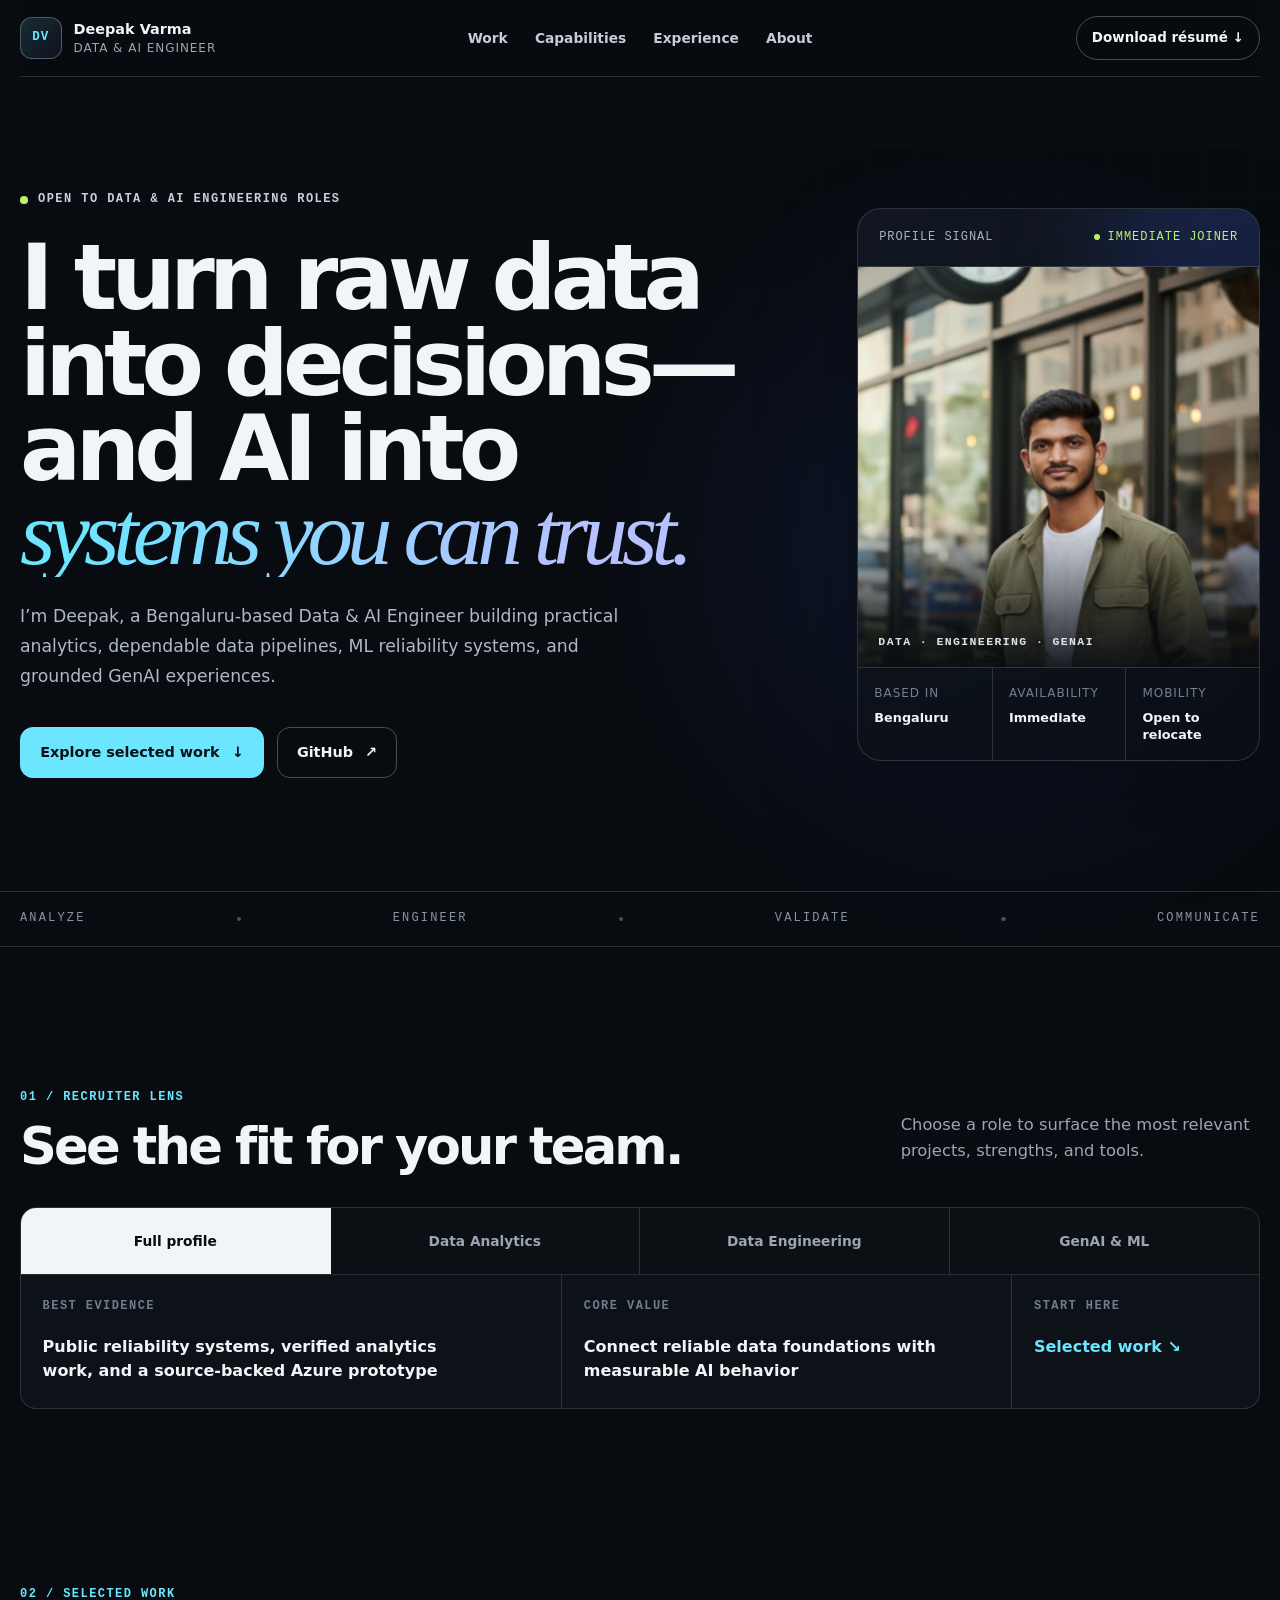
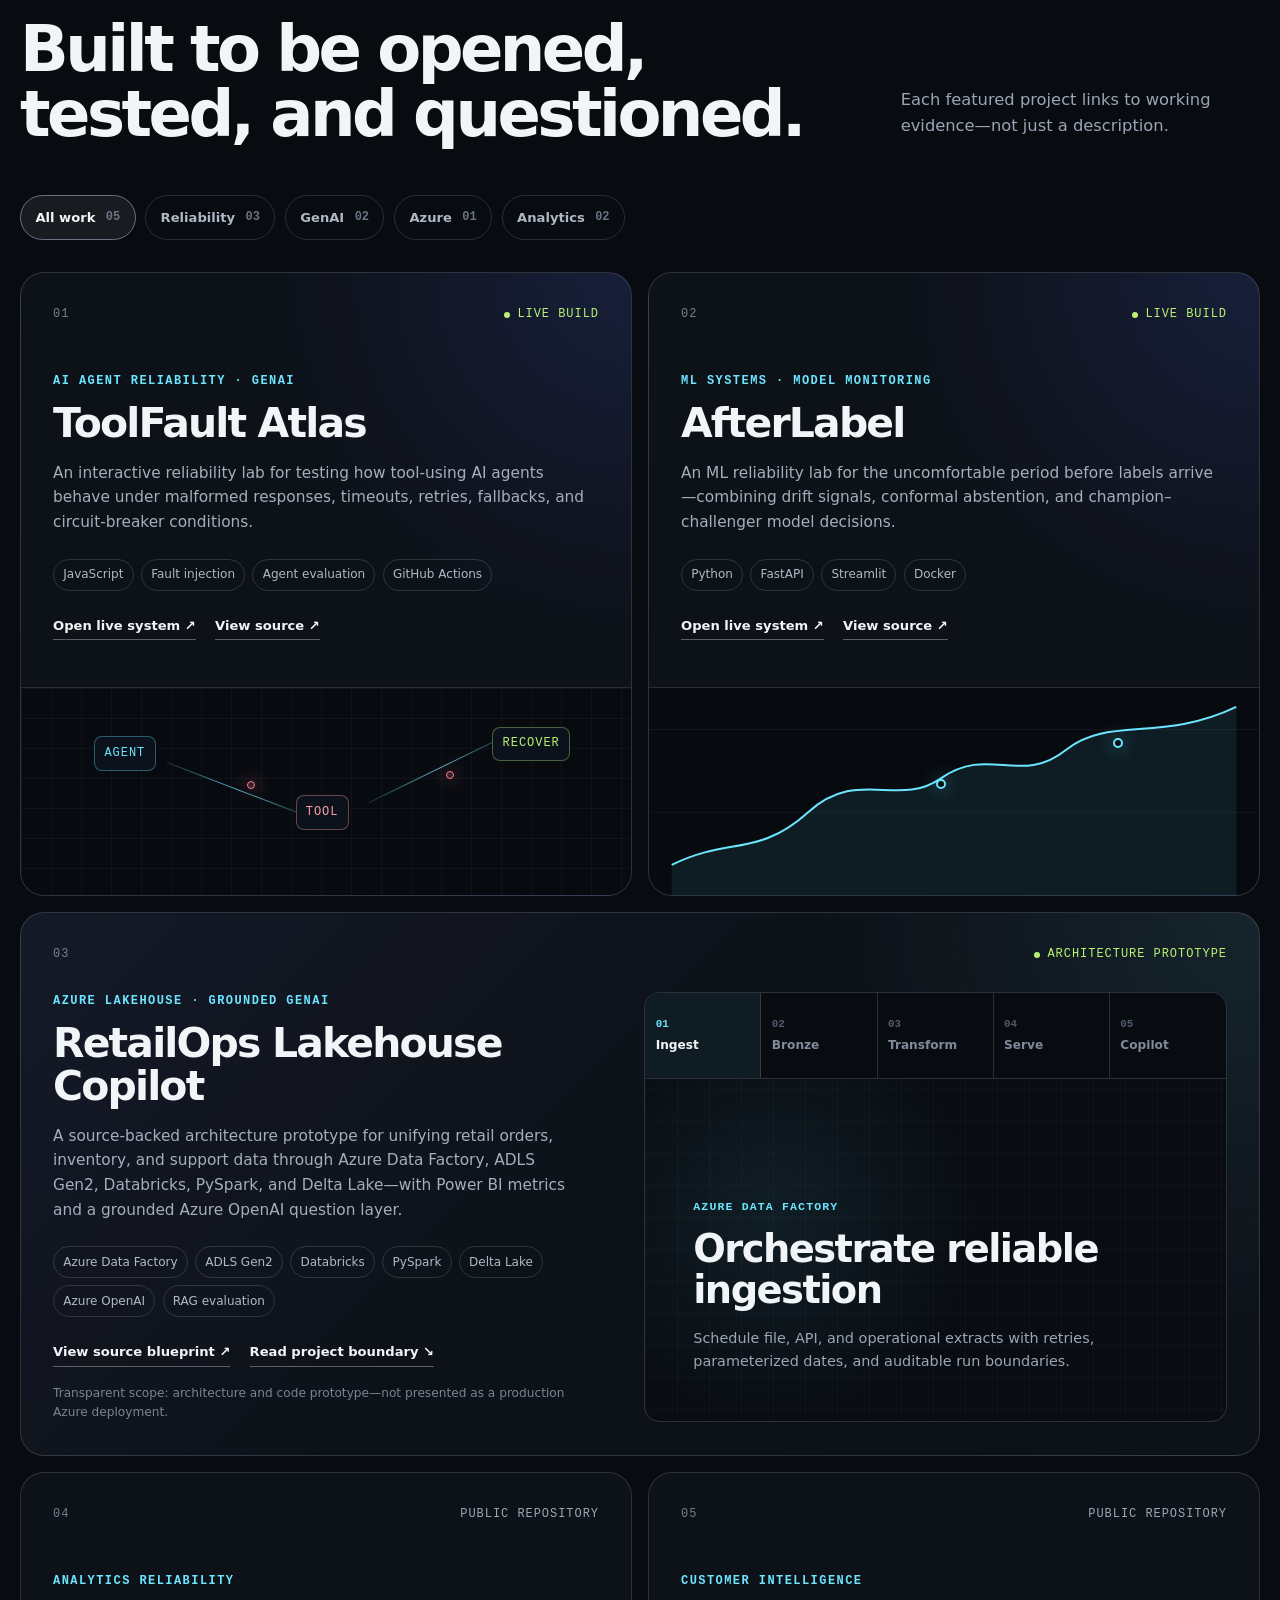
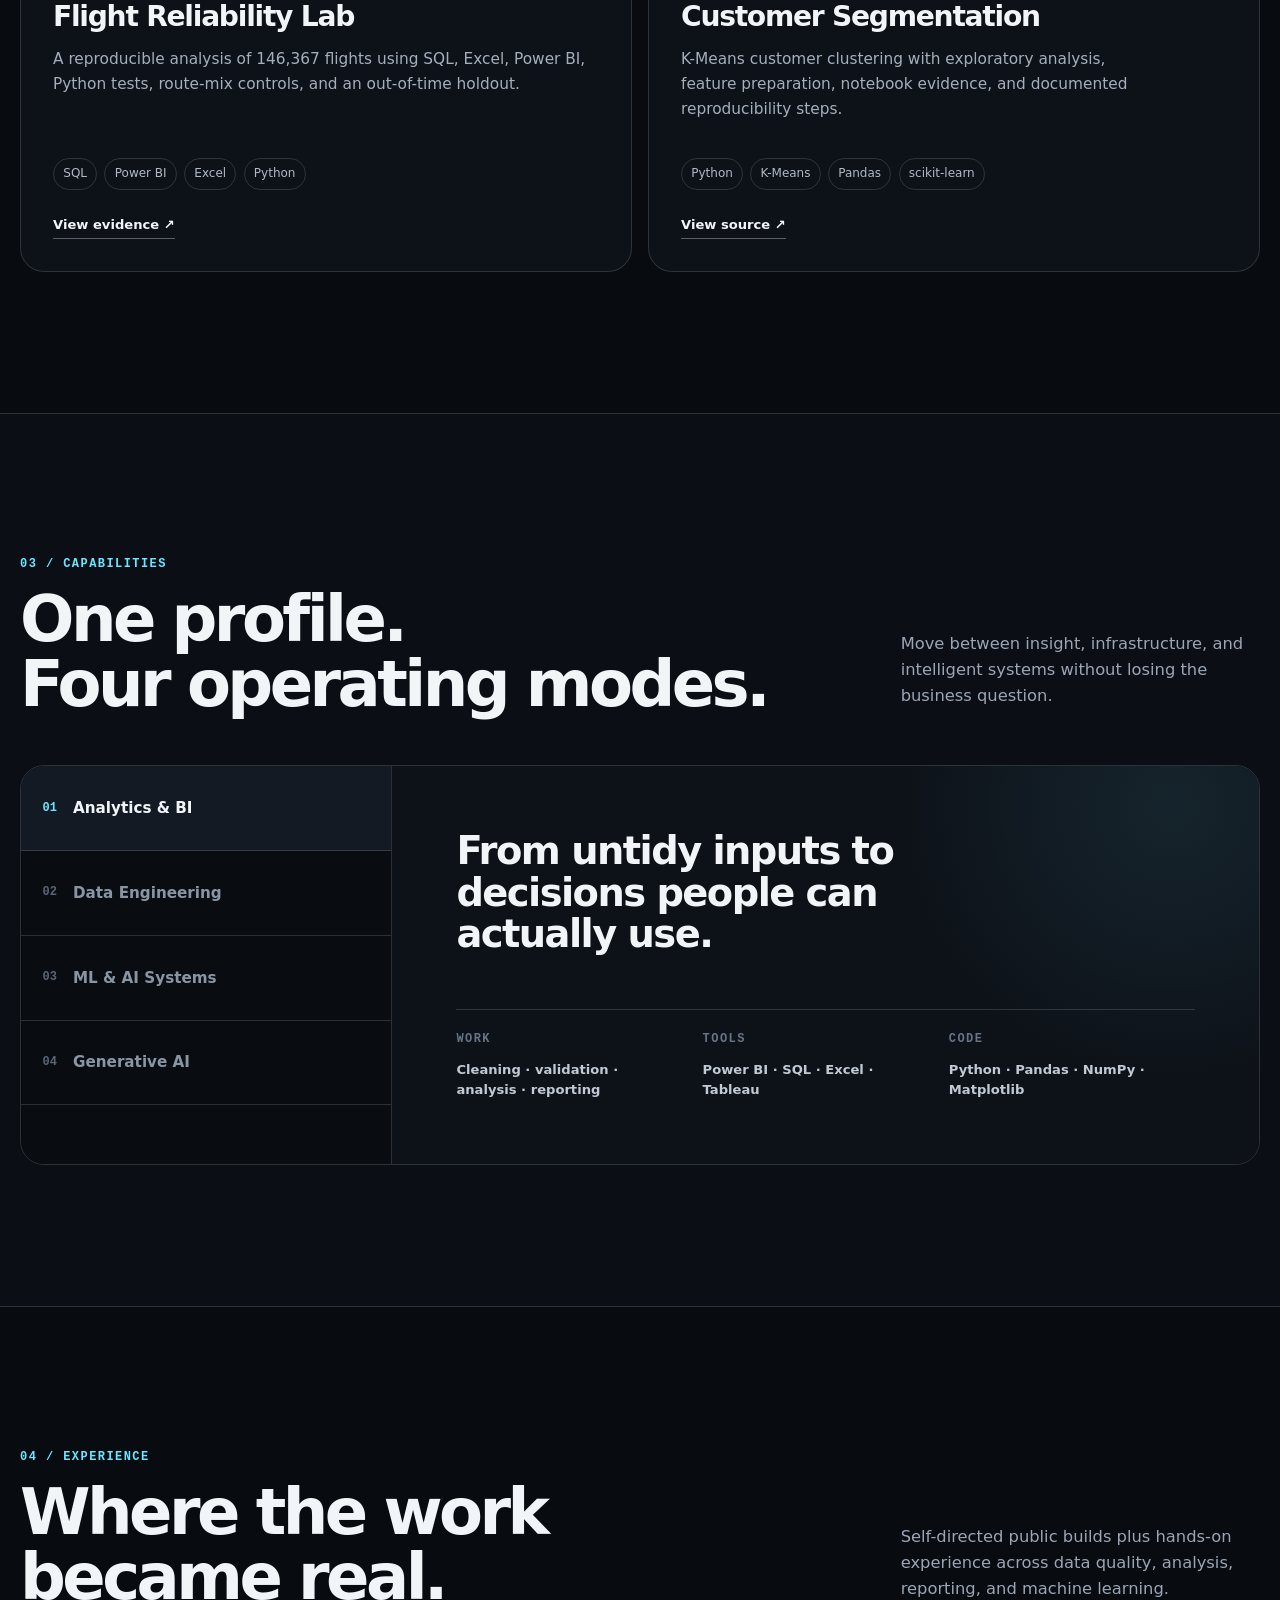
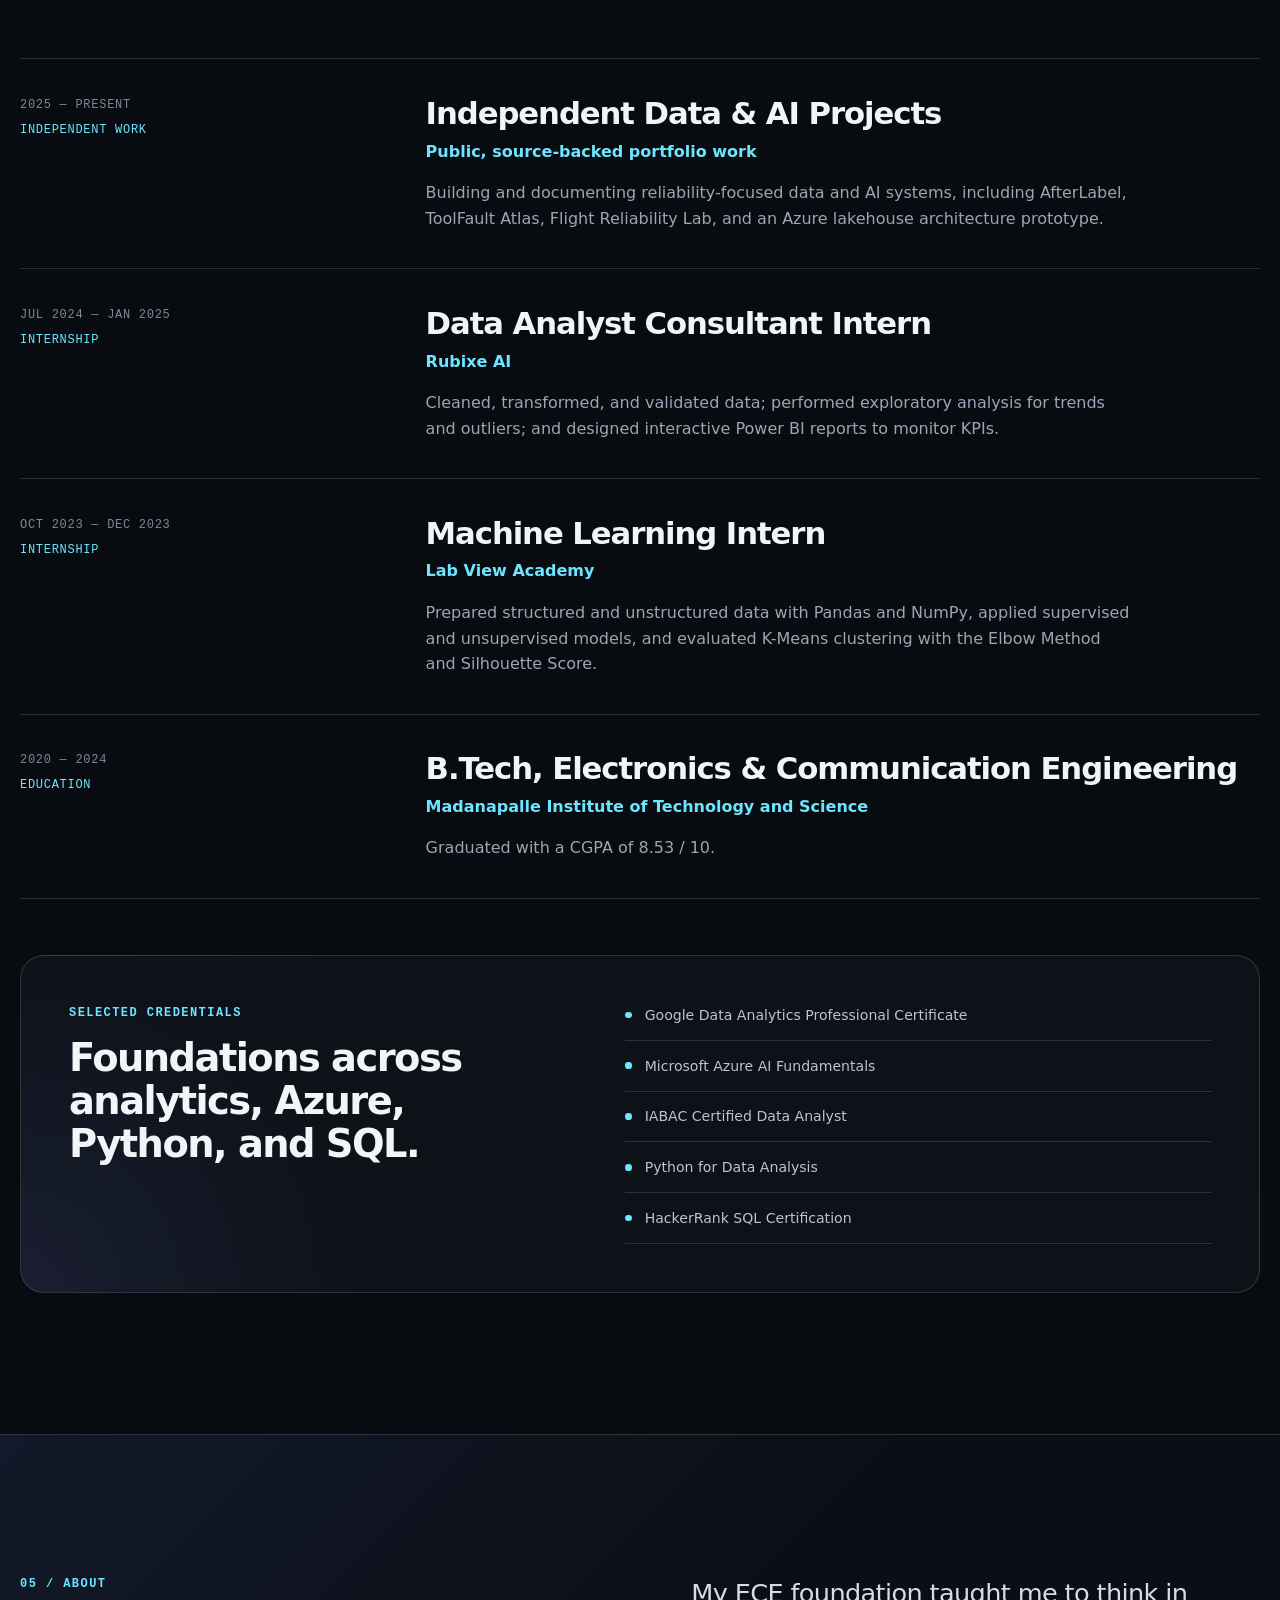
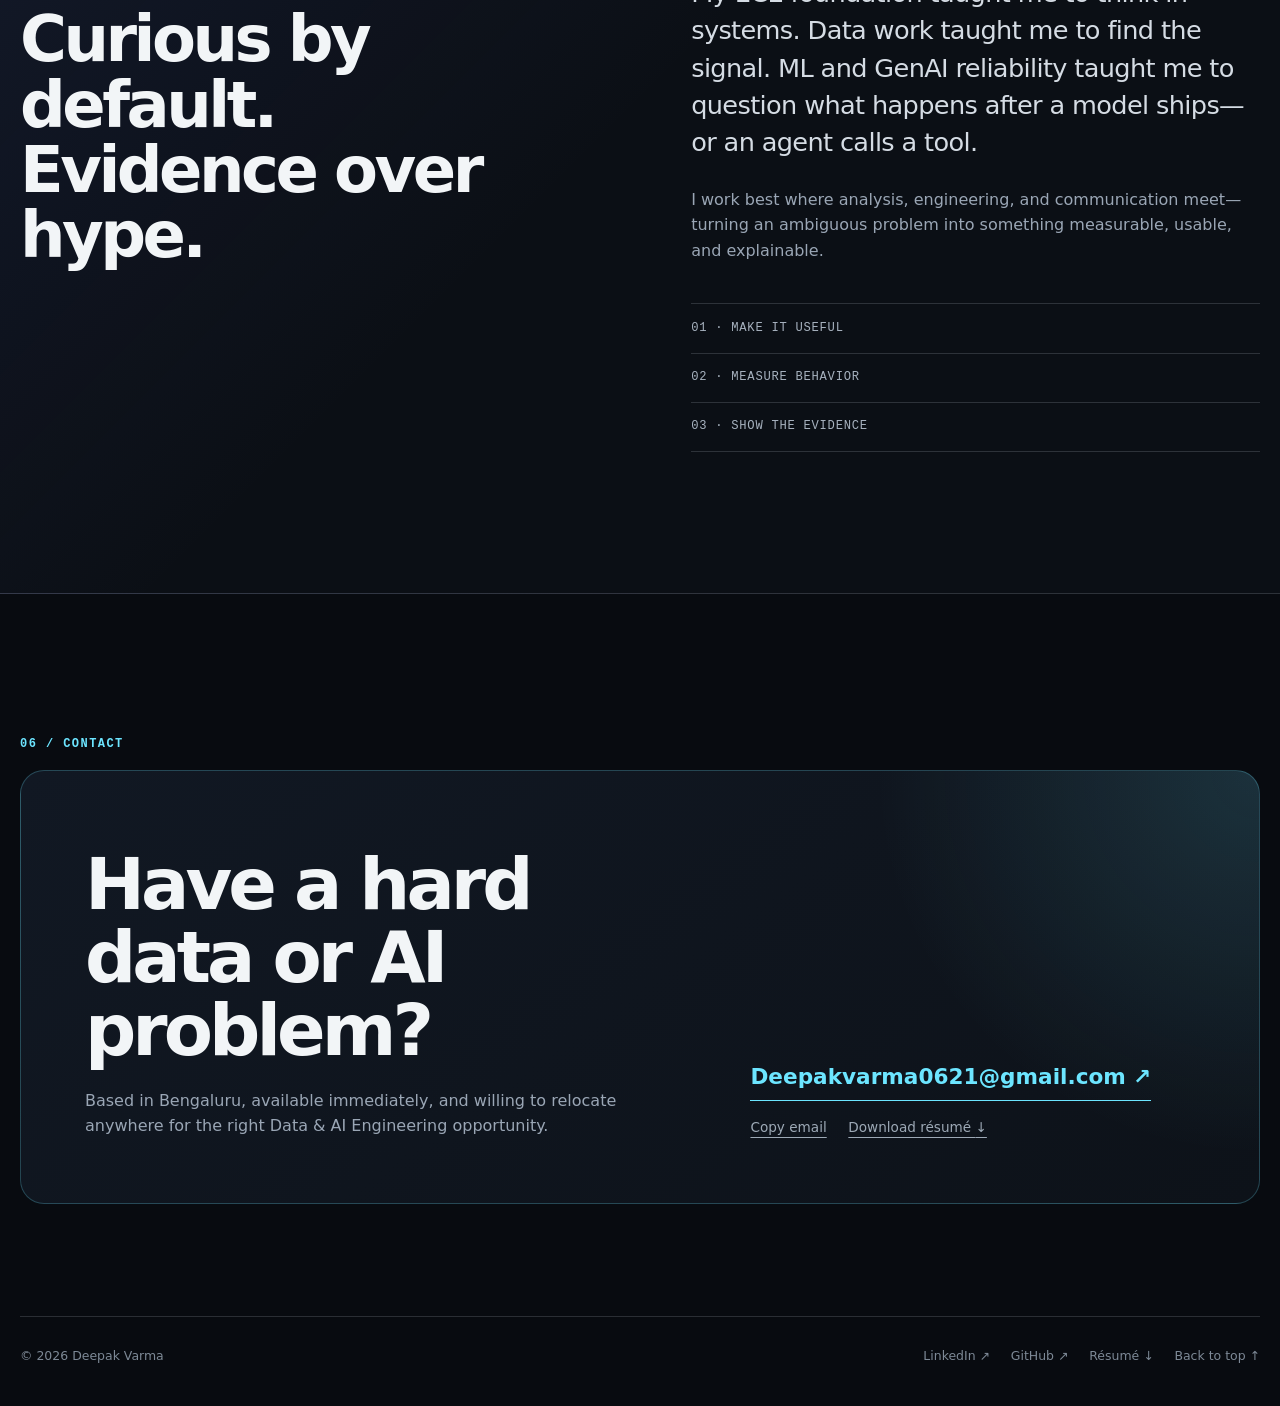
==== index.html @ 45998a5a "Launch Data & AI Engineer portfolio" ====
<!doctype html>
<html lang="en">
  <head>
    <meta charset="UTF-8" />
    <meta name="viewport" content="width=device-width, initial-scale=1.0" />
    <meta name="theme-color" content="#080b10" />
    <meta
      name="description"
      content="Deepak Varma is a Data & AI Engineer in Bengaluru building reliable data products, ML systems, GenAI evaluation tools, and Azure architecture prototypes."
    />
    <meta property="og:title" content="Deepak Varma — Data & AI Engineer" />
    <meta
      property="og:description"
      content="Reliable data systems. Practical AI. Explore public builds, verified analytics work, and an Azure lakehouse architecture prototype."
    />
    <meta property="og:type" content="website" />
    <meta property="og:url" content="https://deepak5039.github.io/my-portfolio/" />
    <meta property="og:image" content="https://deepak5039.github.io/my-portfolio/assets/og-card.jpg" />
    <meta property="og:image:width" content="1200" />
    <meta property="og:image:height" content="630" />
    <meta property="og:image:alt" content="Deepak Varma — Data & AI Engineer" />
    <meta name="twitter:card" content="summary_large_image" />
    <meta name="twitter:title" content="Deepak Varma — Data & AI Engineer" />
    <meta name="twitter:description" content="Reliable data systems. Practical AI." />
    <meta name="twitter:image" content="https://deepak5039.github.io/my-portfolio/assets/og-card.jpg" />
    <link rel="canonical" href="https://deepak5039.github.io/my-portfolio/" />
    <title>Deepak Varma — Data & AI Engineer</title>
    <link
      rel="icon"
      type="image/svg+xml"
      href="data:image/svg+xml,%3Csvg xmlns='http://www.w3.org/2000/svg' viewBox='0 0 64 64'%3E%3Crect width='64' height='64' rx='14' fill='%23080b10'/%3E%3Cpath d='M15 17h15c12 0 20 5 20 15S42 47 30 47H15V17Zm10 9v12h5c6 0 10-2 10-6s-4-6-10-6h-5Z' fill='%236ce5ff'/%3E%3C/svg%3E"
    />
    <link rel="stylesheet" href="./styles.css" />
    <script src="./app.js" defer></script>
    <script type="application/ld+json">
      {
        "@context": "https://schema.org",
        "@type": "Person",
        "name": "Deepak Varma",
        "jobTitle": "Data & AI Engineer",
        "url": "https://deepak5039.github.io/my-portfolio/",
        "image": "https://deepak5039.github.io/my-portfolio/assets/deepak-varma.jpg",
        "email": "mailto:Deepakvarma0621@gmail.com",
        "address": {
          "@type": "PostalAddress",
          "addressLocality": "Bengaluru",
          "addressCountry": "IN"
        },
        "sameAs": [
          "https://github.com/Deepak5039",
          "https://www.linkedin.com/in/cdeepakvarma/"
        ]
      }
    </script>
  </head>
  <body>
    <a class="skip-link" href="#main">Skip to content</a>

    <div class="page-progress" aria-hidden="true"><span id="page-progress-bar"></span></div>

    <header class="site-header" id="top">
      <a class="brand" href="#top" aria-label="Deepak Varma, back to top">
        <span class="brand-mark" aria-hidden="true">DV</span>
        <span class="brand-copy">
          <strong>Deepak Varma</strong>
          <small>Data &amp; AI Engineer</small>
        </span>
      </a>

      <nav class="desktop-nav" aria-label="Primary navigation">
        <a href="#work">Work</a>
        <a href="#capabilities">Capabilities</a>
        <a href="#experience">Experience</a>
        <a href="#about">About</a>
      </nav>

      <a class="header-cta" href="./Deepak-Varma-Resume.pdf" download><span class="header-cta-long">Download </span>résumé <span aria-hidden="true">↓</span></a>
    </header>

    <main id="main">
      <section class="hero" aria-labelledby="hero-title">
        <div class="hero-copy">
          <p class="eyebrow"><span class="availability-dot" aria-hidden="true"></span> Open to Data &amp; AI Engineering roles</p>
          <h1 id="hero-title">I turn raw data into decisions—and AI into <em>systems you can trust.</em></h1>
          <p class="hero-summary">
            I’m Deepak, a Bengaluru-based Data &amp; AI Engineer building practical analytics,
            dependable data pipelines, ML reliability systems, and grounded GenAI experiences.
          </p>
          <div class="hero-actions">
            <a class="button button-primary" href="#work">Explore selected work <span aria-hidden="true">↓</span></a>
            <a class="button button-secondary" href="https://github.com/Deepak5039" target="_blank" rel="noreferrer">GitHub <span aria-hidden="true">↗</span></a>
          </div>
        </div>

        <aside class="signal-panel profile-panel" aria-label="Deepak Varma profile overview">
          <div class="signal-header">
            <span>Profile signal</span>
            <span class="live-label"><i aria-hidden="true"></i> Immediate joiner</span>
          </div>
          <div class="profile-portrait">
            <img src="./assets/deepak-varma.jpg" alt="Portrait of Deepak Varma" width="1000" height="984" fetchpriority="high" />
            <span class="portrait-caption">Data · Engineering · GenAI</span>
          </div>
          <dl class="signal-stats">
            <div>
              <dt>Based in</dt>
              <dd>Bengaluru</dd>
            </div>
            <div>
              <dt>Availability</dt>
              <dd>Immediate</dd>
            </div>
            <div>
              <dt>Mobility</dt>
              <dd>Open to relocate</dd>
            </div>
          </dl>
        </aside>
      </section>

      <section class="proof-strip" aria-label="Core strengths">
        <span>ANALYZE</span><i aria-hidden="true"></i>
        <span>ENGINEER</span><i aria-hidden="true"></i>
        <span>VALIDATE</span><i aria-hidden="true"></i>
        <span>COMMUNICATE</span>
      </section>

      <section class="lens-section section-shell reveal" aria-labelledby="lens-title">
        <div class="section-heading compact-heading">
          <div>
            <p class="section-index">01 / RECRUITER LENS</p>
            <h2 id="lens-title">See the fit for your team.</h2>
          </div>
          <p>Choose a role to surface the most relevant projects, strengths, and tools.</p>
        </div>

        <div class="lens-control" role="group" aria-label="Choose a recruiter lens">
          <button class="lens-button is-active" type="button" data-lens="all" aria-pressed="true">Full profile</button>
          <button class="lens-button" type="button" data-lens="analytics" aria-pressed="false">Data Analytics</button>
          <button class="lens-button" type="button" data-lens="engineering" aria-pressed="false">Data Engineering</button>
          <button class="lens-button" type="button" data-lens="genai" aria-pressed="false">GenAI &amp; ML</button>
        </div>

        <div class="lens-output" aria-live="polite">
          <div>
            <span class="output-label">Best evidence</span>
            <strong id="lens-evidence">Public reliability systems, verified analytics work, and a source-backed Azure prototype</strong>
          </div>
          <div>
            <span class="output-label">Core value</span>
            <strong id="lens-value">Connect reliable data foundations with measurable AI behavior</strong>
          </div>
          <div>
            <span class="output-label">Start here</span>
            <a id="lens-link" href="#work">Selected work <span aria-hidden="true">↘</span></a>
          </div>
        </div>
      </section>

      <section class="work-section section-shell" id="work" aria-labelledby="work-title">
        <div class="section-heading reveal">
          <div>
            <p class="section-index">02 / SELECTED WORK</p>
            <h2 id="work-title">Built to be opened,<br />tested, and questioned.</h2>
          </div>
          <p>Each featured project links to working evidence—not just a description.</p>
        </div>

        <div class="project-filters reveal" role="group" aria-label="Filter projects">
          <button type="button" class="filter-button is-active" data-filter="all" aria-pressed="true">All work <span>05</span></button>
          <button type="button" class="filter-button" data-filter="reliability" aria-pressed="false">Reliability <span>03</span></button>
          <button type="button" class="filter-button" data-filter="genai" aria-pressed="false">GenAI <span>02</span></button>
          <button type="button" class="filter-button" data-filter="azure" aria-pressed="false">Azure <span>01</span></button>
          <button type="button" class="filter-button" data-filter="analytics" aria-pressed="false">Analytics <span>02</span></button>
        </div>

        <div class="project-grid" id="project-grid">
          <article class="project-card project-featured reveal" data-categories="genai ml reliability engineering">
            <div class="project-topline">
              <span class="project-number">01</span>
              <span class="project-status"><i aria-hidden="true"></i> Live build</span>
            </div>
            <div class="project-copy">
              <p class="project-kicker">AI agent reliability · GenAI</p>
              <h3>ToolFault Atlas</h3>
              <p>
                An interactive reliability lab for testing how tool-using AI agents behave under
                malformed responses, timeouts, retries, fallbacks, and circuit-breaker conditions.
              </p>
            </div>
            <ul class="tag-list" aria-label="Technologies used">
              <li>JavaScript</li>
              <li>Fault injection</li>
              <li>Agent evaluation</li>
              <li>GitHub Actions</li>
            </ul>
            <div class="project-links">
              <a href="https://deepak5039.github.io/toolfault-atlas/" target="_blank" rel="noreferrer">Open live system <span aria-hidden="true">↗</span></a>
              <a href="https://github.com/Deepak5039/toolfault-atlas" target="_blank" rel="noreferrer">View source <span aria-hidden="true">↗</span></a>
            </div>
            <div class="project-graphic atlas-graphic" aria-hidden="true">
              <span class="atlas-node node-a">AGENT</span>
              <span class="atlas-path path-a"></span>
              <span class="atlas-node node-b">TOOL</span>
              <span class="atlas-path path-b"></span>
              <span class="atlas-node node-c">RECOVER</span>
              <span class="fault-pulse pulse-a"></span>
              <span class="fault-pulse pulse-b"></span>
            </div>
          </article>

          <article class="project-card project-featured reveal" data-categories="ml reliability engineering">
            <div class="project-topline">
              <span class="project-number">02</span>
              <span class="project-status"><i aria-hidden="true"></i> Live build</span>
            </div>
            <div class="project-copy">
              <p class="project-kicker">ML systems · Model monitoring</p>
              <h3>AfterLabel</h3>
              <p>
                An ML reliability lab for the uncomfortable period before labels arrive—combining
                drift signals, conformal abstention, and champion–challenger model decisions.
              </p>
            </div>
            <ul class="tag-list" aria-label="Technologies used">
              <li>Python</li>
              <li>FastAPI</li>
              <li>Streamlit</li>
              <li>Docker</li>
            </ul>
            <div class="project-links">
              <a href="https://afterlabel-ml-reliability.streamlit.app/" target="_blank" rel="noreferrer">Open live system <span aria-hidden="true">↗</span></a>
              <a href="https://github.com/Deepak5039/afterlabel" target="_blank" rel="noreferrer">View source <span aria-hidden="true">↗</span></a>
            </div>
            <div class="project-graphic chart-graphic" aria-hidden="true">
              <span class="chart-grid"></span>
              <svg viewBox="0 0 600 220" role="presentation">
                <path class="chart-area" d="M0,188 C60,158 92,180 145,132 C198,84 240,128 286,96 C338,60 370,105 420,65 C465,30 520,58 600,20 L600,220 L0,220 Z"></path>
                <path class="chart-line" d="M0,188 C60,158 92,180 145,132 C198,84 240,128 286,96 C338,60 370,105 420,65 C465,30 520,58 600,20"></path>
              </svg>
              <span class="chart-marker marker-a"></span>
              <span class="chart-marker marker-b"></span>
            </div>
          </article>

          <article class="project-card project-wide reveal" data-categories="azure genai engineering">
            <div class="project-topline">
              <span class="project-number">03</span>
              <span class="project-status prototype-status"><i aria-hidden="true"></i> Architecture prototype</span>
            </div>
            <div class="project-wide-grid">
              <div>
                <div class="project-copy">
                  <p class="project-kicker">Azure lakehouse · Grounded GenAI</p>
                  <h3>RetailOps Lakehouse Copilot</h3>
                  <p>
                    A source-backed architecture prototype for unifying retail orders, inventory, and support data through
                    Azure Data Factory, ADLS Gen2, Databricks, PySpark, and Delta Lake—with Power BI metrics and a grounded Azure OpenAI question layer.
                  </p>
                </div>
                <ul class="tag-list" aria-label="Technologies represented in the architecture prototype">
                  <li>Azure Data Factory</li>
                  <li>ADLS Gen2</li>
                  <li>Databricks</li>
                  <li>PySpark</li>
                  <li>Delta Lake</li>
                  <li>Azure OpenAI</li>
                  <li>RAG evaluation</li>
                </ul>
                <div class="project-links">
                  <a href="https://github.com/Deepak5039/my-portfolio/tree/gh-pages/projects/retailops-lakehouse-copilot" target="_blank" rel="noreferrer">View source blueprint <span aria-hidden="true">↗</span></a>
                  <a href="./projects/retailops-lakehouse-copilot/README.md">Read project boundary <span aria-hidden="true">↘</span></a>
                </div>
                <p class="prototype-note">Transparent scope: architecture and code prototype—not presented as a production Azure deployment.</p>
              </div>

              <div class="architecture-workbench">
                <div class="pipeline-stages" role="group" aria-label="Explore the RetailOps architecture stages">
                  <button class="stage-button is-active" type="button" data-stage="ingest" aria-pressed="true"><span>01</span> Ingest</button>
                  <button class="stage-button" type="button" data-stage="bronze" aria-pressed="false"><span>02</span> Bronze</button>
                  <button class="stage-button" type="button" data-stage="transform" aria-pressed="false"><span>03</span> Transform</button>
                  <button class="stage-button" type="button" data-stage="serve" aria-pressed="false"><span>04</span> Serve</button>
                  <button class="stage-button" type="button" data-stage="copilot" aria-pressed="false"><span>05</span> Copilot</button>
                </div>
                <div class="architecture-detail" aria-live="polite">
                  <span id="architecture-stage-label">Azure Data Factory</span>
                  <strong id="architecture-stage-title">Orchestrate reliable ingestion</strong>
                  <p id="architecture-stage-copy">Schedule file, API, and operational extracts with retries, parameterized dates, and auditable run boundaries.</p>
                </div>
              </div>
            </div>
          </article>

          <article class="project-card project-compact reveal" data-categories="analytics reliability engineering">
            <div class="project-topline"><span class="project-number">04</span><span class="project-type">Public repository</span></div>
            <div class="project-copy">
              <p class="project-kicker">Analytics reliability</p>
              <h3>Flight Reliability Lab</h3>
              <p>A reproducible analysis of 146,367 flights using SQL, Excel, Power BI, Python tests, route-mix controls, and an out-of-time holdout.</p>
            </div>
            <ul class="tag-list" aria-label="Technologies used"><li>SQL</li><li>Power BI</li><li>Excel</li><li>Python</li></ul>
            <div class="project-links compact-links">
              <a href="https://github.com/Deepak5039/flight-reliability-lab" target="_blank" rel="noreferrer">View evidence <span aria-hidden="true">↗</span></a>
            </div>
          </article>

          <article class="project-card project-compact reveal" data-categories="analytics ml">
            <div class="project-topline"><span class="project-number">05</span><span class="project-type">Public repository</span></div>
            <div class="project-copy">
              <p class="project-kicker">Customer intelligence</p>
              <h3>Customer Segmentation</h3>
              <p>K-Means customer clustering with exploratory analysis, feature preparation, notebook evidence, and documented reproducibility steps.</p>
            </div>
            <ul class="tag-list" aria-label="Technologies used"><li>Python</li><li>K-Means</li><li>Pandas</li><li>scikit-learn</li></ul>
            <div class="project-links compact-links">
              <a href="https://github.com/Deepak5039/Customer-Segmentation-using-K-Means-Clustering" target="_blank" rel="noreferrer">View source <span aria-hidden="true">↗</span></a>
            </div>
          </article>
        </div>

        <p class="filter-empty" id="filter-empty" hidden>No projects match this view yet.</p>
      </section>

      <section class="capabilities-section" id="capabilities" aria-labelledby="capabilities-title">
        <div class="section-shell">
          <div class="section-heading reveal">
            <div>
              <p class="section-index">03 / CAPABILITIES</p>
              <h2 id="capabilities-title">One profile.<br />Four operating modes.</h2>
            </div>
            <p>Move between insight, infrastructure, and intelligent systems without losing the business question.</p>
          </div>

          <div class="capability-tabs reveal">
            <div class="tab-list" role="tablist" aria-label="Capability areas">
              <button id="tab-analytics" class="tab-button is-active" type="button" role="tab" aria-selected="true" aria-controls="panel-analytics" data-tab="analytics">
                <span>01</span> Analytics &amp; BI
              </button>
              <button id="tab-engineering" class="tab-button" type="button" role="tab" aria-selected="false" aria-controls="panel-engineering" data-tab="engineering" tabindex="-1">
                <span>02</span> Data Engineering
              </button>
              <button id="tab-ml" class="tab-button" type="button" role="tab" aria-selected="false" aria-controls="panel-ml" data-tab="ml" tabindex="-1">
                <span>03</span> ML &amp; AI Systems
              </button>
              <button id="tab-genai" class="tab-button" type="button" role="tab" aria-selected="false" aria-controls="panel-genai" data-tab="genai" tabindex="-1">
                <span>04</span> Generative AI
              </button>
            </div>

            <div class="tab-panels">
              <article id="panel-analytics" class="tab-panel is-active" role="tabpanel" aria-labelledby="tab-analytics" tabindex="0">
                <p class="panel-lead">From untidy inputs to decisions people can actually use.</p>
                <div class="panel-grid">
                  <div><span>Work</span><strong>Cleaning · validation · analysis · reporting</strong></div>
                  <div><span>Tools</span><strong>Power BI · SQL · Excel · Tableau</strong></div>
                  <div><span>Code</span><strong>Python · Pandas · NumPy · Matplotlib</strong></div>
                </div>
              </article>
              <article id="panel-engineering" class="tab-panel" role="tabpanel" aria-labelledby="tab-engineering" tabindex="0" hidden>
                <p class="panel-lead">Pipelines designed for repeatability, traceability, and scale.</p>
                <div class="panel-grid">
                  <div><span>Platform</span><strong>Microsoft Azure · ADLS Gen2 · Azure SQL</strong></div>
                  <div><span>Processing</span><strong>Databricks · PySpark · Apache Spark</strong></div>
                  <div><span>Orchestration</span><strong>Data Factory · Synapse · Delta Lake</strong></div>
                </div>
              </article>
              <article id="panel-ml" class="tab-panel" role="tabpanel" aria-labelledby="tab-ml" tabindex="0" hidden>
                <p class="panel-lead">Models are useful only when their behavior stays visible.</p>
                <div class="panel-grid">
                  <div><span>Build</span><strong>Python · scikit-learn · Flask · FastAPI</strong></div>
                  <div><span>Reliability</span><strong>Drift · abstention · model monitoring</strong></div>
                  <div><span>Delivery</span><strong>Docker · GitHub Actions · Streamlit</strong></div>
                </div>
              </article>
              <article id="panel-genai" class="tab-panel" role="tabpanel" aria-labelledby="tab-genai" tabindex="0" hidden>
                <p class="panel-lead">Ground the answer, test the failure mode, and keep the evidence visible.</p>
                <div class="panel-grid">
                  <div><span>Patterns</span><strong>RAG · prompt design · structured outputs · tool calling</strong></div>
                  <div><span>Evaluation</span><strong>Groundedness · schema validation · deterministic replay · fault injection</strong></div>
                  <div><span>Reliability</span><strong>Retries · fallbacks · circuit breakers · observability</strong></div>
                </div>
              </article>
            </div>
          </div>
        </div>
      </section>

      <section class="experience-section section-shell" id="experience" aria-labelledby="experience-title">
        <div class="section-heading reveal">
          <div>
            <p class="section-index">04 / EXPERIENCE</p>
            <h2 id="experience-title">Where the work<br />became real.</h2>
          </div>
          <p>Self-directed public builds plus hands-on experience across data quality, analysis, reporting, and machine learning.</p>
        </div>

        <div class="timeline">
          <article class="timeline-item reveal">
            <div class="timeline-meta"><span>2025 — Present</span><span>Independent work</span></div>
            <div class="timeline-main">
              <h3>Independent Data &amp; AI Projects</h3>
              <p class="timeline-company">Public, source-backed portfolio work</p>
              <p>Building and documenting reliability-focused data and AI systems, including AfterLabel, ToolFault Atlas, Flight Reliability Lab, and an Azure lakehouse architecture prototype.</p>
            </div>
          </article>
          <article class="timeline-item reveal">
            <div class="timeline-meta"><span>Jul 2024 — Jan 2025</span><span>Internship</span></div>
            <div class="timeline-main">
              <h3>Data Analyst Consultant Intern</h3>
              <p class="timeline-company">Rubixe AI</p>
              <p>Cleaned, transformed, and validated data; performed exploratory analysis for trends and outliers; and designed interactive Power BI reports to monitor KPIs.</p>
            </div>
          </article>
          <article class="timeline-item reveal">
            <div class="timeline-meta"><span>Oct 2023 — Dec 2023</span><span>Internship</span></div>
            <div class="timeline-main">
              <h3>Machine Learning Intern</h3>
              <p class="timeline-company">Lab View Academy</p>
              <p>Prepared structured and unstructured data with Pandas and NumPy, applied supervised and unsupervised models, and evaluated K-Means clustering with the Elbow Method and Silhouette Score.</p>
            </div>
          </article>
          <article class="timeline-item education-item reveal">
            <div class="timeline-meta"><span>2020 — 2024</span><span>Education</span></div>
            <div class="timeline-main">
              <h3>B.Tech, Electronics &amp; Communication Engineering</h3>
              <p class="timeline-company">Madanapalle Institute of Technology and Science</p>
              <p>Graduated with a CGPA of 8.53 / 10.</p>
            </div>
          </article>
        </div>

        <div class="credentials-panel reveal" aria-labelledby="credentials-title">
          <div>
            <p class="section-index">SELECTED CREDENTIALS</p>
            <h3 id="credentials-title">Foundations across analytics, Azure, Python, and SQL.</h3>
          </div>
          <ul class="credential-list">
            <li>Google Data Analytics Professional Certificate</li>
            <li>Microsoft Azure AI Fundamentals</li>
            <li>IABAC Certified Data Analyst</li>
            <li>Python for Data Analysis</li>
            <li>HackerRank SQL Certification</li>
          </ul>
        </div>
      </section>

      <section class="about-section" id="about" aria-labelledby="about-title">
        <div class="section-shell about-grid">
          <div class="about-title reveal">
            <p class="section-index">05 / ABOUT</p>
            <h2 id="about-title">Curious by default.<br />Evidence over hype.</h2>
          </div>
          <div class="about-copy reveal">
            <p class="about-lead">
              My ECE foundation taught me to think in systems. Data work taught me to find the signal.
              ML and GenAI reliability taught me to question what happens after a model ships—or an agent calls a tool.
            </p>
            <p>
              I work best where analysis, engineering, and communication meet—turning an ambiguous problem into something measurable, usable, and explainable.
            </p>
            <div class="principles" aria-label="Working principles">
              <span>01 · Make it useful</span>
              <span>02 · Measure behavior</span>
              <span>03 · Show the evidence</span>
            </div>
          </div>
        </div>
      </section>

      <section class="contact-section section-shell reveal" aria-labelledby="contact-title">
        <p class="section-index">06 / CONTACT</p>
        <div class="contact-grid">
          <div>
            <h2 id="contact-title">Have a hard data or AI problem?</h2>
            <p>Based in Bengaluru, available immediately, and willing to relocate anywhere for the right Data &amp; AI Engineering opportunity.</p>
          </div>
          <div class="contact-actions">
            <a class="contact-email" href="mailto:Deepakvarma0621@gmail.com">Deepakvarma0621@gmail.com <span aria-hidden="true">↗</span></a>
            <div class="contact-secondary-links">
              <button type="button" class="copy-button" id="copy-email" data-email="Deepakvarma0621@gmail.com">Copy email</button>
              <a href="./Deepak-Varma-Resume.pdf" download>Download résumé <span aria-hidden="true">↓</span></a>
            </div>
          </div>
        </div>
      </section>
    </main>

    <footer class="site-footer">
      <p>© <span id="current-year">2026</span> Deepak Varma</p>
      <div>
        <a href="https://www.linkedin.com/in/cdeepakvarma/" target="_blank" rel="noreferrer">LinkedIn <span aria-hidden="true">↗</span></a>
        <a href="https://github.com/Deepak5039" target="_blank" rel="noreferrer">GitHub <span aria-hidden="true">↗</span></a>
        <a href="./Deepak-Varma-Resume.pdf" download>Résumé <span aria-hidden="true">↓</span></a>
        <a href="#top">Back to top <span aria-hidden="true">↑</span></a>
      </div>
    </footer>

    <div class="toast" id="toast" role="status" aria-live="polite">Email copied</div>
  </body>
</html>
---- styles.css ----
:root {
  color-scheme: dark;
  --ink: #080b10;
  --ink-soft: #0d1118;
  --ink-raised: #121822;
  --paper: #f2f5f7;
  --muted: #9aa6b5;
  --line: rgba(220, 231, 241, 0.16);
  --line-strong: rgba(220, 231, 241, 0.3);
  --cyan: #6ce5ff;
  --blue: #7d8cff;
  --lime: #b9f273;
  --max: 1240px;
  --radius: 1.5rem;
  --ease: cubic-bezier(0.22, 1, 0.36, 1);
}

* {
  box-sizing: border-box;
}

html {
  scroll-behavior: smooth;
  scroll-padding-top: 7rem;
}

body {
  margin: 0;
  min-width: 320px;
  overflow-x: hidden;
  background:
    radial-gradient(circle at 78% 7%, rgba(57, 93, 214, 0.16), transparent 25rem),
    var(--ink);
  color: var(--paper);
  font-family: Inter, ui-sans-serif, system-ui, -apple-system, BlinkMacSystemFont, "Segoe UI", sans-serif;
  font-size: 1rem;
  line-height: 1.6;
  -webkit-font-smoothing: antialiased;
}

body::before {
  position: fixed;
  inset: 0;
  z-index: -1;
  background-image: linear-gradient(rgba(255, 255, 255, 0.018) 1px, transparent 1px), linear-gradient(90deg, rgba(255, 255, 255, 0.018) 1px, transparent 1px);
  background-size: 48px 48px;
  mask-image: linear-gradient(to bottom, black, transparent 80%);
  content: "";
  pointer-events: none;
}

a {
  color: inherit;
  text-decoration: none;
}

button,
a {
  -webkit-tap-highlight-color: transparent;
}

button {
  font: inherit;
}

button:focus-visible,
a:focus-visible,
[tabindex="0"]:focus-visible {
  outline: 2px solid var(--cyan);
  outline-offset: 4px;
}

.skip-link {
  position: fixed;
  top: 1rem;
  left: 1rem;
  z-index: 200;
  padding: 0.75rem 1rem;
  transform: translateY(-180%);
  border-radius: 0.6rem;
  background: var(--paper);
  color: var(--ink);
  transition: transform 180ms ease;
}

.skip-link:focus {
  transform: translateY(0);
}

.page-progress {
  position: fixed;
  top: 0;
  left: 0;
  z-index: 150;
  width: 100%;
  height: 2px;
  background: transparent;
}

.page-progress span {
  display: block;
  width: 0;
  height: 100%;
  background: linear-gradient(90deg, var(--cyan), var(--blue));
  transform-origin: left;
}

.site-header {
  position: sticky;
  top: 0;
  z-index: 100;
  display: grid;
  grid-template-columns: 1fr auto 1fr;
  align-items: center;
  width: min(calc(100% - 2rem), var(--max));
  margin: 0 auto;
  padding: 1rem 0;
  border-bottom: 1px solid var(--line);
  background: rgba(8, 11, 16, 0.78);
  backdrop-filter: blur(18px);
}

.brand {
  display: inline-flex;
  align-items: center;
  width: fit-content;
  gap: 0.75rem;
}

.brand-mark {
  display: grid;
  width: 2.6rem;
  height: 2.6rem;
  place-items: center;
  border: 1px solid var(--line-strong);
  border-radius: 0.75rem;
  background: linear-gradient(135deg, rgba(108, 229, 255, 0.16), rgba(125, 140, 255, 0.06));
  color: var(--cyan);
  font-family: ui-monospace, SFMono-Regular, Menlo, Consolas, monospace;
  font-size: 0.78rem;
  font-weight: 700;
  letter-spacing: 0.08em;
}

.brand-copy {
  display: grid;
  line-height: 1.2;
}

.brand-copy strong {
  font-size: 0.9rem;
  font-weight: 650;
}

.brand-copy small {
  margin-top: 0.22rem;
  color: var(--muted);
  font-size: 0.75rem;
  letter-spacing: 0.08em;
  text-transform: uppercase;
}

.desktop-nav {
  display: flex;
  align-items: center;
  gap: 1.7rem;
}

.desktop-nav a {
  position: relative;
  color: #c5cdd7;
  font-size: 0.86rem;
  font-weight: 550;
}

.desktop-nav a::after {
  position: absolute;
  right: 0;
  bottom: -0.45rem;
  left: 0;
  height: 1px;
  transform: scaleX(0);
  transform-origin: right;
  background: var(--cyan);
  content: "";
  transition: transform 220ms ease;
}

.desktop-nav a:hover::after,
.desktop-nav a:focus-visible::after {
  transform: scaleX(1);
  transform-origin: left;
}

.header-cta {
  justify-self: end;
  padding: 0.65rem 0.95rem;
  border: 1px solid var(--line-strong);
  border-radius: 999px;
  font-size: 0.84rem;
  font-weight: 650;
  transition: background 180ms ease, border-color 180ms ease, color 180ms ease;
}

.header-cta:hover {
  border-color: var(--paper);
  background: var(--paper);
  color: var(--ink);
}

.hero {
  display: grid;
  grid-template-columns: minmax(0, 1.3fr) minmax(20rem, 0.7fr);
  gap: clamp(3rem, 7vw, 7rem);
  align-items: center;
  width: min(calc(100% - 2rem), var(--max));
  min-height: calc(100vh - 5.4rem);
  margin: 0 auto;
  padding: clamp(5rem, 10vh, 8rem) 0;
}

.eyebrow,
.section-index,
.project-kicker,
.output-label,
.panel-grid span {
  margin: 0;
  font-family: ui-monospace, SFMono-Regular, Menlo, Consolas, monospace;
  font-size: 0.75rem;
  font-weight: 700;
  letter-spacing: 0.12em;
  text-transform: uppercase;
}

.eyebrow {
  display: flex;
  align-items: center;
  gap: 0.65rem;
  color: #c6d0dc;
}

.availability-dot {
  position: relative;
  width: 0.48rem;
  height: 0.48rem;
  border-radius: 50%;
  background: var(--lime);
  box-shadow: 0 0 0 0 rgba(185, 242, 115, 0.4);
  animation: pulse 2.4s infinite;
}

@keyframes pulse {
  70% { box-shadow: 0 0 0 9px rgba(185, 242, 115, 0); }
  100% { box-shadow: 0 0 0 0 rgba(185, 242, 115, 0); }
}

h1,
h2,
h3,
p {
  text-wrap: pretty;
}

h1 {
  max-width: 14ch;
  margin: 1.6rem 0 1.5rem;
  font-size: clamp(3.25rem, 7.1vw, 7.2rem);
  font-weight: 620;
  letter-spacing: -0.065em;
  line-height: 0.94;
}

h1 em {
  display: block;
  background: linear-gradient(100deg, var(--cyan) 8%, #b8c1ff 75%);
  -webkit-background-clip: text;
  background-clip: text;
  color: transparent;
  font-family: Georgia, "Times New Roman", serif;
  font-weight: 400;
}

.hero-summary {
  max-width: 38rem;
  margin: 0;
  color: #aeb9c6;
  font-size: clamp(1rem, 1.35vw, 1.18rem);
  line-height: 1.75;
}

.hero-actions {
  display: flex;
  flex-wrap: wrap;
  gap: 0.8rem;
  margin-top: 2.2rem;
}

.button {
  display: inline-flex;
  min-height: 3.2rem;
  align-items: center;
  justify-content: center;
  gap: 0.75rem;
  padding: 0.8rem 1.2rem;
  border: 1px solid var(--line-strong);
  border-radius: 0.8rem;
  font-size: 0.9rem;
  font-weight: 700;
  transition: transform 200ms var(--ease), border-color 200ms ease, background 200ms ease;
}

.button:hover {
  transform: translateY(-2px);
}

.button-primary {
  border-color: var(--cyan);
  background: var(--cyan);
  color: #051015;
}

.button-primary:hover {
  background: #a7f0ff;
}

.button-secondary:hover {
  border-color: #6f7a88;
  background: rgba(255, 255, 255, 0.05);
}

.signal-panel {
  position: relative;
  overflow: hidden;
  border: 1px solid var(--line);
  border-radius: var(--radius);
  background: linear-gradient(150deg, rgba(18, 24, 34, 0.94), rgba(10, 14, 20, 0.88));
  box-shadow: 0 40px 100px rgba(0, 0, 0, 0.26);
}

.signal-panel::before {
  position: absolute;
  inset: -8rem -8rem auto auto;
  width: 18rem;
  height: 18rem;
  border-radius: 50%;
  background: rgba(74, 109, 255, 0.16);
  filter: blur(50px);
  content: "";
}

.profile-portrait {
  position: relative;
  height: 25rem;
  overflow: hidden;
  background: #0a0f16;
}

.profile-portrait::after {
  position: absolute;
  inset: 0;
  background:
    linear-gradient(to top, rgba(8, 11, 16, 0.92), transparent 38%),
    linear-gradient(115deg, rgba(108, 229, 255, 0.08), transparent 55%);
  content: "";
  pointer-events: none;
}

.profile-portrait img {
  display: block;
  width: 100%;
  height: 100%;
  object-fit: cover;
  object-position: center 37%;
  filter: saturate(0.92) contrast(1.03);
}

.portrait-caption {
  position: absolute;
  right: 1.25rem;
  bottom: 1rem;
  left: 1.25rem;
  z-index: 1;
  color: #dce6ef;
  font-family: ui-monospace, SFMono-Regular, Menlo, Consolas, monospace;
  font-size: 0.72rem;
  font-weight: 700;
  letter-spacing: 0.12em;
  text-transform: uppercase;
}

.signal-header {
  display: flex;
  position: relative;
  z-index: 1;
  align-items: center;
  justify-content: space-between;
  padding: 1.2rem 1.3rem;
  border-bottom: 1px solid var(--line);
  color: #a8b4c1;
  font-family: ui-monospace, SFMono-Regular, Menlo, Consolas, monospace;
  font-size: 0.75rem;
  letter-spacing: 0.08em;
  text-transform: uppercase;
}

.live-label {
  display: flex;
  align-items: center;
  gap: 0.45rem;
  color: var(--lime);
}

.live-label i,
.project-status i {
  width: 0.38rem;
  height: 0.38rem;
  border-radius: 50%;
  background: currentColor;
}

.signal-visual {
  position: relative;
  height: 18.5rem;
  overflow: hidden;
  background:
    linear-gradient(var(--line) 1px, transparent 1px),
    linear-gradient(90deg, var(--line) 1px, transparent 1px);
  background-size: 52px 52px;
}

.signal-visual::after {
  position: absolute;
  inset: 0;
  background: radial-gradient(circle at 50% 50%, transparent 10%, rgba(8, 11, 16, 0.78) 85%);
  content: "";
}

.signal-core,
.signal-orbit,
.signal-line {
  position: absolute;
  top: 50%;
  left: 50%;
  transform: translate(-50%, -50%);
}

.signal-core {
  z-index: 3;
  display: grid;
  width: 4.8rem;
  height: 4.8rem;
  place-items: center;
  border: 1px solid rgba(108, 229, 255, 0.42);
  border-radius: 50%;
  background: #0e1721;
  color: var(--cyan);
  font-family: ui-monospace, SFMono-Regular, Menlo, Consolas, monospace;
  font-size: 0.9rem;
  font-weight: 800;
  box-shadow: 0 0 40px rgba(108, 229, 255, 0.14);
}

.signal-orbit {
  z-index: 2;
  border: 1px solid rgba(108, 229, 255, 0.19);
  border-radius: 50%;
}

.orbit-one {
  width: 10rem;
  height: 10rem;
}

.orbit-two {
  width: 16rem;
  height: 16rem;
  border-color: rgba(125, 140, 255, 0.15);
}

.signal-line {
  z-index: 1;
  width: 18rem;
  height: 1px;
  background: linear-gradient(90deg, transparent, rgba(108, 229, 255, 0.55), transparent);
  transform-origin: center;
}

.line-one { transform: translate(-50%, -50%) rotate(25deg); }
.line-two { transform: translate(-50%, -50%) rotate(145deg); }
.line-three { transform: translate(-50%, -50%) rotate(90deg); }

.signal-stats {
  display: grid;
  grid-template-columns: repeat(3, 1fr);
  position: relative;
  z-index: 1;
  margin: 0;
  border-top: 1px solid var(--line);
}

.signal-stats div {
  padding: 1rem;
}

.signal-stats div + div {
  border-left: 1px solid var(--line);
}

.signal-stats dt {
  color: #738091;
  font-size: 0.75rem;
  letter-spacing: 0.08em;
  text-transform: uppercase;
}

.signal-stats dd {
  margin: 0.35rem 0 0;
  font-size: 0.8rem;
  font-weight: 650;
  line-height: 1.35;
}

.proof-strip {
  display: flex;
  align-items: center;
  justify-content: space-between;
  width: 100%;
  padding: 1.1rem max(1rem, calc((100vw - var(--max)) / 2));
  border-top: 1px solid var(--line);
  border-bottom: 1px solid var(--line);
  color: #8895a3;
  font-family: ui-monospace, SFMono-Regular, Menlo, Consolas, monospace;
  font-size: 0.75rem;
  letter-spacing: 0.18em;
}

.proof-strip i {
  width: 0.28rem;
  height: 0.28rem;
  border-radius: 50%;
  background: #46505d;
}

.section-shell {
  width: min(calc(100% - 2rem), var(--max));
  margin: 0 auto;
  padding: clamp(6rem, 11vw, 10rem) 0;
}

.section-heading {
  display: grid;
  grid-template-columns: minmax(0, 1.25fr) minmax(18rem, 0.55fr);
  gap: 4rem;
  align-items: end;
  margin-bottom: 3rem;
}

.section-heading h2,
.about-title h2,
.contact-section h2 {
  margin: 0.8rem 0 0;
  font-size: clamp(2.5rem, 5vw, 5.2rem);
  font-weight: 580;
  letter-spacing: -0.055em;
  line-height: 1.02;
}

.section-index {
  color: var(--cyan);
}

.section-heading > p {
  margin: 0 0 0.5rem;
  color: var(--muted);
  font-size: 1.02rem;
}

.compact-heading {
  margin-bottom: 2.2rem;
}

.compact-heading h2 {
  font-size: clamp(2.2rem, 4vw, 4rem);
}

.lens-section {
  padding-bottom: 3rem;
}

.lens-control {
  display: grid;
  grid-template-columns: repeat(4, 1fr);
  border: 1px solid var(--line);
  border-radius: 1rem 1rem 0 0;
  overflow: hidden;
}

.lens-button {
  min-height: 4.1rem;
  padding: 0.8rem 1rem;
  border: 0;
  border-right: 1px solid var(--line);
  background: rgba(255, 255, 255, 0.018);
  color: #9aa6b5;
  cursor: pointer;
  font-size: 0.86rem;
  font-weight: 650;
  transition: background 180ms ease, color 180ms ease;
}

.lens-button:last-child {
  border-right: 0;
}

.lens-button:hover {
  background: rgba(255, 255, 255, 0.045);
  color: var(--paper);
}

.lens-button.is-active {
  background: var(--paper);
  color: var(--ink);
}

.lens-output {
  display: grid;
  grid-template-columns: 1.2fr 1fr 0.55fr;
  border: 1px solid var(--line);
  border-top: 0;
  border-radius: 0 0 1rem 1rem;
  background: var(--ink-soft);
}

.lens-output > div {
  min-height: 8.3rem;
  padding: 1.35rem;
}

.lens-output > div + div {
  border-left: 1px solid var(--line);
}

.output-label {
  display: block;
  margin-bottom: 1.2rem;
  color: #6f7d8d;
}

.lens-output strong,
.lens-output a {
  display: block;
  max-width: 28rem;
  font-size: 1rem;
  font-weight: 580;
  line-height: 1.5;
}

.lens-output a {
  color: var(--cyan);
}

.work-section {
  padding-top: 8rem;
}

.project-filters {
  display: flex;
  flex-wrap: wrap;
  gap: 0.6rem;
  margin-bottom: 2rem;
}

.filter-button {
  display: flex;
  min-height: 2.8rem;
  align-items: center;
  gap: 0.65rem;
  padding: 0.55rem 0.9rem;
  border: 1px solid var(--line);
  border-radius: 999px;
  background: transparent;
  color: #aeb8c4;
  cursor: pointer;
  font-size: 0.82rem;
  font-weight: 650;
  transition: border-color 180ms ease, background 180ms ease, color 180ms ease;
}

.filter-button span {
  color: #697585;
  font-family: ui-monospace, SFMono-Regular, Menlo, Consolas, monospace;
  font-size: 0.75rem;
}

.filter-button:hover,
.filter-button.is-active {
  border-color: #667384;
  background: rgba(255, 255, 255, 0.065);
  color: var(--paper);
}

.project-grid {
  display: grid;
  grid-template-columns: repeat(6, 1fr);
  gap: 1rem;
}

.project-card {
  position: relative;
  overflow: hidden;
  min-height: 25rem;
  padding: clamp(1.35rem, 2.5vw, 2rem);
  border: 1px solid var(--line);
  border-radius: var(--radius);
  background: var(--ink-soft);
  transition: transform 260ms var(--ease), border-color 260ms ease, opacity 220ms ease;
}

.project-card:hover {
  transform: translateY(-4px);
  border-color: rgba(108, 229, 255, 0.32);
}

.project-card.is-hidden {
  display: none;
}

.project-featured {
  display: flex;
  grid-column: span 3;
  flex-direction: column;
  min-height: 39rem;
  background:
    radial-gradient(circle at 100% 0%, rgba(77, 105, 232, 0.16), transparent 23rem),
    var(--ink-soft);
}

.project-compact {
  display: flex;
  grid-column: span 3;
  flex-direction: column;
}

.project-wide {
  grid-column: span 6;
  min-height: 34rem;
  background:
    radial-gradient(circle at 100% 0%, rgba(108, 229, 255, 0.09), transparent 28rem),
    linear-gradient(135deg, rgba(125, 140, 255, 0.07), transparent 48%),
    var(--ink-soft);
}

.project-wide-grid {
  display: grid;
  grid-template-columns: minmax(0, 0.95fr) minmax(25rem, 1.05fr);
  gap: clamp(2rem, 5vw, 5rem);
  align-items: stretch;
  margin-top: 1.75rem;
}

.project-wide .project-copy {
  margin-top: 0;
}

.prototype-status {
  color: var(--cyan);
}

.prototype-note {
  max-width: 42rem;
  margin: 1.1rem 0 0;
  color: #778595;
  font-size: 0.76rem;
  line-height: 1.55;
}

.compact-links {
  margin-top: 1.3rem;
}

.architecture-workbench {
  display: grid;
  grid-template-rows: auto 1fr;
  min-height: 25rem;
  overflow: hidden;
  border: 1px solid var(--line);
  border-radius: 1rem;
  background:
    linear-gradient(rgba(255, 255, 255, 0.025) 1px, transparent 1px),
    linear-gradient(90deg, rgba(255, 255, 255, 0.025) 1px, transparent 1px),
    #090d13;
  background-size: 32px 32px;
}

.pipeline-stages {
  display: grid;
  grid-template-columns: repeat(5, minmax(0, 1fr));
  border-bottom: 1px solid var(--line);
  background: rgba(8, 11, 16, 0.88);
}

.stage-button {
  display: grid;
  min-height: 5.3rem;
  align-content: center;
  gap: 0.22rem;
  padding: 0.8rem 0.65rem;
  border: 0;
  border-right: 1px solid var(--line);
  background: transparent;
  color: #7f8b9a;
  cursor: pointer;
  font-size: 0.76rem;
  font-weight: 680;
  text-align: left;
  transition: background 180ms ease, color 180ms ease;
}

.stage-button:last-child {
  border-right: 0;
}

.stage-button span {
  color: #505c6c;
  font-family: ui-monospace, SFMono-Regular, Menlo, Consolas, monospace;
  font-size: 0.68rem;
}

.stage-button:hover,
.stage-button.is-active {
  background: rgba(108, 229, 255, 0.08);
  color: var(--paper);
}

.stage-button.is-active span {
  color: var(--cyan);
}

.architecture-detail {
  display: flex;
  flex-direction: column;
  justify-content: flex-end;
  padding: clamp(1.5rem, 4vw, 3rem);
  background: radial-gradient(circle at 22% 40%, rgba(108, 229, 255, 0.08), transparent 13rem);
}

.architecture-detail > span {
  color: var(--cyan);
  font-family: ui-monospace, SFMono-Regular, Menlo, Consolas, monospace;
  font-size: 0.72rem;
  font-weight: 700;
  letter-spacing: 0.1em;
  text-transform: uppercase;
}

.architecture-detail strong {
  display: block;
  max-width: 20ch;
  margin-top: 0.7rem;
  font-size: clamp(1.65rem, 3vw, 2.7rem);
  font-weight: 580;
  letter-spacing: -0.04em;
  line-height: 1.08;
}

.architecture-detail p {
  max-width: 36rem;
  margin: 1rem 0 0;
  color: #9ba7b4;
  font-size: 0.9rem;
}

.project-topline {
  display: flex;
  align-items: center;
  justify-content: space-between;
  color: #768394;
  font-family: ui-monospace, SFMono-Regular, Menlo, Consolas, monospace;
  font-size: 0.75rem;
  letter-spacing: 0.08em;
  text-transform: uppercase;
}

.project-status {
  display: flex;
  align-items: center;
  gap: 0.45rem;
  color: var(--lime);
}

.project-type {
  color: #9aa7b6;
}

.project-copy {
  position: relative;
  z-index: 2;
  margin-top: 3rem;
}

.project-kicker {
  color: var(--cyan);
}

.project-copy h3 {
  margin: 0.65rem 0 1rem;
  font-size: clamp(1.75rem, 3.2vw, 3rem);
  font-weight: 600;
  letter-spacing: -0.045em;
  line-height: 1.05;
}

.project-compact .project-copy h3 {
  font-size: clamp(1.5rem, 2.2vw, 2.15rem);
}

.project-copy > p:last-child {
  max-width: 35rem;
  margin: 0;
  color: #a4afbc;
  font-size: 0.96rem;
}

.tag-list {
  display: flex;
  position: relative;
  z-index: 2;
  flex-wrap: wrap;
  gap: 0.45rem;
  margin: 1.5rem 0 0;
  padding: 0;
  list-style: none;
}

.project-compact .tag-list {
  margin-top: auto;
  padding-top: 2rem;
}

.tag-list li {
  padding: 0.34rem 0.58rem;
  border: 1px solid var(--line);
  border-radius: 999px;
  color: #b0bac5;
  font-size: 0.75rem;
}

.project-links {
  display: flex;
  position: relative;
  z-index: 2;
  flex-wrap: wrap;
  gap: 1.2rem;
  margin-top: 1.5rem;
}

.project-links a {
  padding-bottom: 0.2rem;
  border-bottom: 1px solid rgba(255, 255, 255, 0.32);
  font-size: 0.82rem;
  font-weight: 700;
  transition: border-color 180ms ease, color 180ms ease;
}

.project-links a:hover {
  border-color: var(--cyan);
  color: var(--cyan);
}

.project-graphic {
  position: relative;
  z-index: 1;
  height: 13rem;
  margin: auto -2rem -2rem;
  overflow: hidden;
  border-top: 1px solid var(--line);
  background: rgba(4, 7, 11, 0.6);
}

.atlas-graphic {
  min-height: 13rem;
}

.atlas-graphic::before {
  position: absolute;
  inset: 0;
  background-image: linear-gradient(rgba(255, 255, 255, 0.035) 1px, transparent 1px), linear-gradient(90deg, rgba(255, 255, 255, 0.035) 1px, transparent 1px);
  background-size: 30px 30px;
  content: "";
}

.atlas-node {
  position: absolute;
  z-index: 2;
  padding: 0.42rem 0.58rem;
  border: 1px solid rgba(108, 229, 255, 0.35);
  border-radius: 0.5rem;
  background: #0b121b;
  color: var(--cyan);
  font-family: ui-monospace, SFMono-Regular, Menlo, Consolas, monospace;
  font-size: 0.75rem;
  letter-spacing: 0.08em;
}

.node-a { top: 3rem; left: 12%; }
.node-b { top: 6.7rem; left: 45%; color: #ff9ca8; border-color: rgba(255, 156, 168, 0.38); }
.node-c { top: 2.4rem; right: 10%; color: var(--lime); border-color: rgba(185, 242, 115, 0.35); }

.atlas-path {
  position: absolute;
  z-index: 1;
  height: 1px;
  background: linear-gradient(90deg, rgba(108, 229, 255, 0.15), rgba(108, 229, 255, 0.75), rgba(108, 229, 255, 0.15));
  transform-origin: left center;
}

.path-a { top: 4.6rem; left: 24%; width: 25%; transform: rotate(21deg); }
.path-b { top: 7.1rem; left: 57%; width: 26%; transform: rotate(-26deg); }

.fault-pulse {
  position: absolute;
  z-index: 3;
  width: 0.5rem;
  height: 0.5rem;
  border: 1px solid #ff7c8d;
  border-radius: 50%;
  background: rgba(255, 124, 141, 0.2);
  box-shadow: 0 0 18px rgba(255, 124, 141, 0.65);
}

.pulse-a { top: 5.8rem; left: 37%; }
.pulse-b { top: 5.2rem; right: 29%; }

.chart-graphic svg {
  position: absolute;
  inset: 0;
  width: 100%;
  height: 100%;
  overflow: visible;
}

.chart-grid {
  position: absolute;
  inset: 0;
  background: repeating-linear-gradient(to bottom, transparent 0 2.55rem, rgba(255, 255, 255, 0.06) 2.6rem);
}

.chart-area {
  fill: rgba(108, 229, 255, 0.08);
}

.chart-line {
  fill: none;
  stroke: var(--cyan);
  stroke-width: 2;
  vector-effect: non-scaling-stroke;
}

.chart-marker {
  position: absolute;
  width: 0.62rem;
  height: 0.62rem;
  border: 2px solid var(--cyan);
  border-radius: 50%;
  background: var(--ink);
  box-shadow: 0 0 18px rgba(108, 229, 255, 0.5);
}

.marker-a { top: 44%; left: 47%; }
.marker-b { top: 24%; left: 76%; }

.filter-empty {
  padding: 4rem;
  border: 1px dashed var(--line-strong);
  border-radius: var(--radius);
  color: var(--muted);
  text-align: center;
}

.capabilities-section {
  border-top: 1px solid var(--line);
  border-bottom: 1px solid var(--line);
  background: #0b0f15;
}

.capability-tabs {
  display: grid;
  grid-template-columns: minmax(15rem, 0.6fr) minmax(0, 1.4fr);
  min-height: 25rem;
  border: 1px solid var(--line);
  border-radius: var(--radius);
  overflow: hidden;
}

.tab-list {
  display: flex;
  flex-direction: column;
  border-right: 1px solid var(--line);
  background: #090d12;
}

.tab-button {
  display: flex;
  min-height: 5.3rem;
  align-items: center;
  gap: 1rem;
  padding: 1.15rem 1.35rem;
  border: 0;
  border-bottom: 1px solid var(--line);
  background: transparent;
  color: #8995a3;
  cursor: pointer;
  text-align: left;
  font-size: 0.95rem;
  font-weight: 650;
  transition: background 180ms ease, color 180ms ease;
}

.tab-button span {
  color: #596575;
  font-family: ui-monospace, SFMono-Regular, Menlo, Consolas, monospace;
  font-size: 0.75rem;
}

.tab-button:hover,
.tab-button.is-active {
  background: #131a24;
  color: var(--paper);
}

.tab-button.is-active span {
  color: var(--cyan);
}

.tab-panels {
  display: grid;
  background:
    radial-gradient(circle at 90% 10%, rgba(108, 229, 255, 0.09), transparent 18rem),
    var(--ink-soft);
}

.tab-panel {
  display: flex;
  flex-direction: column;
  justify-content: space-between;
  padding: clamp(2rem, 5vw, 4rem);
}

.tab-panel[hidden] {
  display: none;
}

.panel-lead {
  max-width: 17ch;
  margin: 0 0 3rem;
  font-size: clamp(1.8rem, 3vw, 3.3rem);
  font-weight: 560;
  letter-spacing: -0.04em;
  line-height: 1.08;
}

.panel-grid {
  display: grid;
  grid-template-columns: repeat(3, 1fr);
  border-top: 1px solid var(--line);
}

.panel-grid > div {
  padding: 1.25rem 1.25rem 0 0;
}

.panel-grid span {
  display: block;
  margin-bottom: 0.65rem;
  color: #677486;
}

.panel-grid strong {
  display: block;
  color: #c1cad4;
  font-size: 0.82rem;
  font-weight: 550;
  line-height: 1.55;
}

.timeline {
  border-top: 1px solid var(--line);
}

.timeline-item {
  display: grid;
  grid-template-columns: 0.6fr 1.4fr;
  gap: 3rem;
  padding: 2.3rem 0;
  border-bottom: 1px solid var(--line);
}

.timeline-meta {
  display: flex;
  flex-direction: column;
  gap: 0.35rem;
  color: #7d8998;
  font-family: ui-monospace, SFMono-Regular, Menlo, Consolas, monospace;
  font-size: 0.75rem;
  letter-spacing: 0.06em;
  text-transform: uppercase;
}

.timeline-meta span:last-child {
  color: var(--cyan);
}

.timeline-main h3 {
  margin: 0;
  font-size: clamp(1.4rem, 2.4vw, 2.25rem);
  font-weight: 580;
  letter-spacing: -0.035em;
  line-height: 1.15;
}

.timeline-company {
  margin: 0.45rem 0 1rem;
  color: var(--cyan);
  font-weight: 650;
}

.timeline-main > p:last-child {
  max-width: 44rem;
  margin-bottom: 0;
  color: var(--muted);
}

.credentials-panel {
  display: grid;
  grid-template-columns: minmax(0, 0.9fr) minmax(22rem, 1.1fr);
  gap: clamp(2rem, 6vw, 6rem);
  align-items: start;
  margin-top: 3.5rem;
  padding: clamp(1.5rem, 4vw, 3rem);
  border: 1px solid var(--line);
  border-radius: var(--radius);
  background:
    radial-gradient(circle at 0% 100%, rgba(125, 140, 255, 0.11), transparent 22rem),
    var(--ink-soft);
}

.credentials-panel h3 {
  max-width: 18ch;
  margin: 0.8rem 0 0;
  font-size: clamp(1.75rem, 3vw, 2.7rem);
  font-weight: 580;
  letter-spacing: -0.04em;
  line-height: 1.12;
}

.credential-list {
  display: grid;
  margin: 0;
  padding: 0;
  list-style: none;
}

.credential-list li {
  display: flex;
  align-items: center;
  gap: 0.8rem;
  padding: 0.85rem 0;
  border-bottom: 1px solid var(--line);
  color: #bbc5cf;
  font-size: 0.88rem;
}

.credential-list li:first-child {
  padding-top: 0;
}

.credential-list li::before {
  flex: 0 0 auto;
  width: 0.42rem;
  height: 0.42rem;
  border-radius: 50%;
  background: var(--cyan);
  content: "";
}

.about-section {
  border-top: 1px solid var(--line);
  border-bottom: 1px solid var(--line);
  background:
    linear-gradient(135deg, rgba(83, 104, 211, 0.11), transparent 45%),
    #0b0f15;
}

.about-grid {
  display: grid;
  grid-template-columns: 1fr 1fr;
  gap: clamp(3rem, 8vw, 8rem);
  align-items: start;
}

.about-title h2 {
  font-size: clamp(2.6rem, 5vw, 5rem);
}

.about-lead {
  margin-top: 0;
  color: #d5dce4;
  font-size: clamp(1.25rem, 2vw, 1.75rem);
  letter-spacing: -0.025em;
  line-height: 1.45;
}

.about-copy > p:not(.about-lead) {
  color: var(--muted);
}

.principles {
  display: grid;
  gap: 0;
  margin-top: 2.5rem;
  border-top: 1px solid var(--line);
}

.principles span {
  padding: 0.9rem 0;
  border-bottom: 1px solid var(--line);
  color: #a7b2bf;
  font-family: ui-monospace, SFMono-Regular, Menlo, Consolas, monospace;
  font-size: 0.76rem;
  letter-spacing: 0.06em;
  text-transform: uppercase;
}

.contact-section {
  padding-bottom: 7rem;
}

.contact-grid {
  display: grid;
  grid-template-columns: 1.15fr 0.85fr;
  gap: 4rem;
  align-items: end;
  margin-top: 1rem;
  padding: clamp(2rem, 5vw, 4rem);
  border: 1px solid rgba(108, 229, 255, 0.24);
  border-radius: var(--radius);
  background:
    radial-gradient(circle at 100% 0%, rgba(108, 229, 255, 0.14), transparent 24rem),
    linear-gradient(145deg, #111823, #0d1219);
}

.contact-section h2 {
  max-width: 12ch;
  font-size: clamp(2.5rem, 5.6vw, 5.8rem);
}

.contact-grid p {
  max-width: 38rem;
  margin: 1.3rem 0 0;
  color: var(--muted);
}

.contact-actions {
  display: flex;
  flex-direction: column;
  align-items: flex-start;
  gap: 1rem;
}

.contact-email {
  padding-bottom: 0.35rem;
  border-bottom: 1px solid var(--cyan);
  color: var(--cyan);
  font-size: clamp(1rem, 1.7vw, 1.35rem);
  font-weight: 650;
  overflow-wrap: anywhere;
}

.copy-button {
  padding: 0;
  border: 0;
  background: transparent;
  color: #9da9b6;
  cursor: pointer;
  font-size: 0.85rem;
  text-decoration: underline;
  text-underline-offset: 0.3rem;
}

.contact-secondary-links {
  display: flex;
  flex-wrap: wrap;
  gap: 1rem 1.35rem;
  align-items: center;
}

.contact-secondary-links a {
  color: #9da9b6;
  font-size: 0.85rem;
  text-decoration: underline;
  text-underline-offset: 0.3rem;
}

.contact-secondary-links a:hover,
.copy-button:hover {
  color: var(--paper);
}

.site-footer {
  display: flex;
  align-items: center;
  justify-content: space-between;
  width: min(calc(100% - 2rem), var(--max));
  margin: 0 auto;
  padding: 1.8rem 0 2.5rem;
  border-top: 1px solid var(--line);
  color: #7d8996;
  font-size: 0.78rem;
}

.site-footer p {
  margin: 0;
}

.site-footer div {
  display: flex;
  flex-wrap: wrap;
  gap: 1.3rem;
}

.site-footer a:hover {
  color: var(--paper);
}

.toast {
  position: fixed;
  right: 1rem;
  bottom: 1rem;
  z-index: 200;
  padding: 0.75rem 1rem;
  transform: translateY(150%);
  border: 1px solid var(--line-strong);
  border-radius: 0.7rem;
  background: var(--paper);
  color: var(--ink);
  font-size: 0.83rem;
  font-weight: 700;
  opacity: 0;
  transition: transform 240ms var(--ease), opacity 240ms ease;
}

.toast.is-visible {
  transform: translateY(0);
  opacity: 1;
}

.reveal {
  transform: translateY(20px);
  opacity: 0;
  transition: transform 700ms var(--ease), opacity 700ms ease;
}

.reveal.is-visible {
  transform: translateY(0);
  opacity: 1;
}

@media (max-width: 980px) {
  .site-header {
    grid-template-columns: 1fr auto;
  }

  .desktop-nav {
    display: none;
  }

  .hero {
    grid-template-columns: 1fr;
    min-height: auto;
    padding-top: 7rem;
  }

  h1 {
    max-width: 13ch;
  }

  .signal-panel {
    max-width: 42rem;
  }

  .section-heading,
  .about-grid,
  .contact-grid {
    grid-template-columns: 1fr;
    gap: 2rem;
  }

  .section-heading > p {
    max-width: 38rem;
  }

  .lens-output {
    grid-template-columns: 1fr 1fr;
  }

  .lens-output > div:last-child {
    grid-column: 1 / -1;
    min-height: 5.2rem;
    border-top: 1px solid var(--line);
    border-left: 0;
  }

  .project-featured {
    grid-column: span 6;
  }

  .project-wide {
    grid-column: span 6;
  }

  .project-wide-grid {
    grid-template-columns: 1fr;
  }

  .project-compact {
    grid-column: span 3;
  }

  .project-compact:last-child {
    grid-column: span 3;
  }

  .credentials-panel {
    grid-template-columns: 1fr;
  }

  .panel-grid {
    grid-template-columns: 1fr;
  }

  .panel-grid > div {
    padding-top: 1rem;
    border-bottom: 1px solid var(--line);
  }
}

@media (max-width: 720px) {
  html {
    scroll-padding-top: 5.5rem;
  }

  .site-header {
    width: calc(100% - 1.2rem);
    padding: 0.75rem 0;
  }

  .brand-copy small {
    display: none;
  }

  .header-cta {
    padding: 0.55rem 0.8rem;
  }

  .header-cta-long {
    display: none;
  }

  .hero,
  .section-shell,
  .site-footer {
    width: calc(100% - 1.2rem);
  }

  .hero {
    gap: 3rem;
    padding: 5rem 0;
  }

  h1 {
    margin-top: 1.2rem;
    font-size: clamp(3rem, 14vw, 5.2rem);
  }

  .hero-actions {
    align-items: stretch;
  }

  .button {
    flex: 1 1 12rem;
  }

  .profile-portrait {
    height: 22rem;
  }

  .signal-stats {
    grid-template-columns: 1fr;
  }

  .signal-stats div + div {
    border-top: 1px solid var(--line);
    border-left: 0;
  }

  .proof-strip {
    justify-content: center;
    gap: 1rem;
    overflow: hidden;
    white-space: nowrap;
  }

  .proof-strip span:nth-of-type(3),
  .proof-strip span:nth-of-type(4),
  .proof-strip i:nth-of-type(2),
  .proof-strip i:nth-of-type(3) {
    display: none;
  }

  .section-shell {
    padding: 5rem 0;
  }

  .section-heading {
    margin-bottom: 2rem;
  }

  .lens-section {
    padding-bottom: 1rem;
  }

  .lens-control {
    grid-template-columns: 1fr 1fr;
  }

  .lens-button:nth-child(2) {
    border-right: 0;
  }

  .lens-button:nth-child(-n + 2) {
    border-bottom: 1px solid var(--line);
  }

  .lens-output {
    grid-template-columns: 1fr;
  }

  .lens-output > div + div {
    border-top: 1px solid var(--line);
    border-left: 0;
  }

  .lens-output > div:last-child {
    grid-column: auto;
  }

  .project-grid {
    grid-template-columns: 1fr;
  }

  .project-featured,
  .project-wide,
  .project-compact,
  .project-compact:last-child {
    grid-column: auto;
  }

  .project-wide-grid {
    grid-template-columns: 1fr;
    gap: 2rem;
  }

  .pipeline-stages {
    grid-template-columns: repeat(2, 1fr);
  }

  .stage-button {
    min-height: 4.3rem;
    border-bottom: 1px solid var(--line);
  }

  .stage-button:nth-child(2n) {
    border-right: 0;
  }

  .stage-button:last-child {
    grid-column: 1 / -1;
    border-bottom: 0;
  }

  .project-featured {
    min-height: 38rem;
  }

  .project-compact {
    min-height: 22rem;
  }

  .project-graphic {
    margin-right: -1.35rem;
    margin-left: -1.35rem;
  }

  .capability-tabs {
    grid-template-columns: 1fr;
  }

  .tab-list {
    border-right: 0;
    border-bottom: 1px solid var(--line);
  }

  .tab-button {
    min-height: 4rem;
  }

  .tab-panel {
    min-height: 29rem;
  }

  .timeline-item {
    grid-template-columns: 1fr;
    gap: 1.5rem;
  }

  .timeline-meta {
    flex-direction: row;
    justify-content: space-between;
  }

  .credentials-panel {
    padding: 1.4rem;
  }

  .contact-grid {
    padding: 1.4rem;
  }

  .site-footer {
    flex-direction: column;
    align-items: flex-start;
    gap: 1rem;
  }
}

@media (prefers-reduced-motion: reduce) {
  *,
  *::before,
  *::after {
    scroll-behavior: auto !important;
    animation-duration: 0.01ms !important;
    animation-iteration-count: 1 !important;
    transition-duration: 0.01ms !important;
  }

  .reveal {
    transform: none;
    opacity: 1;
  }
}
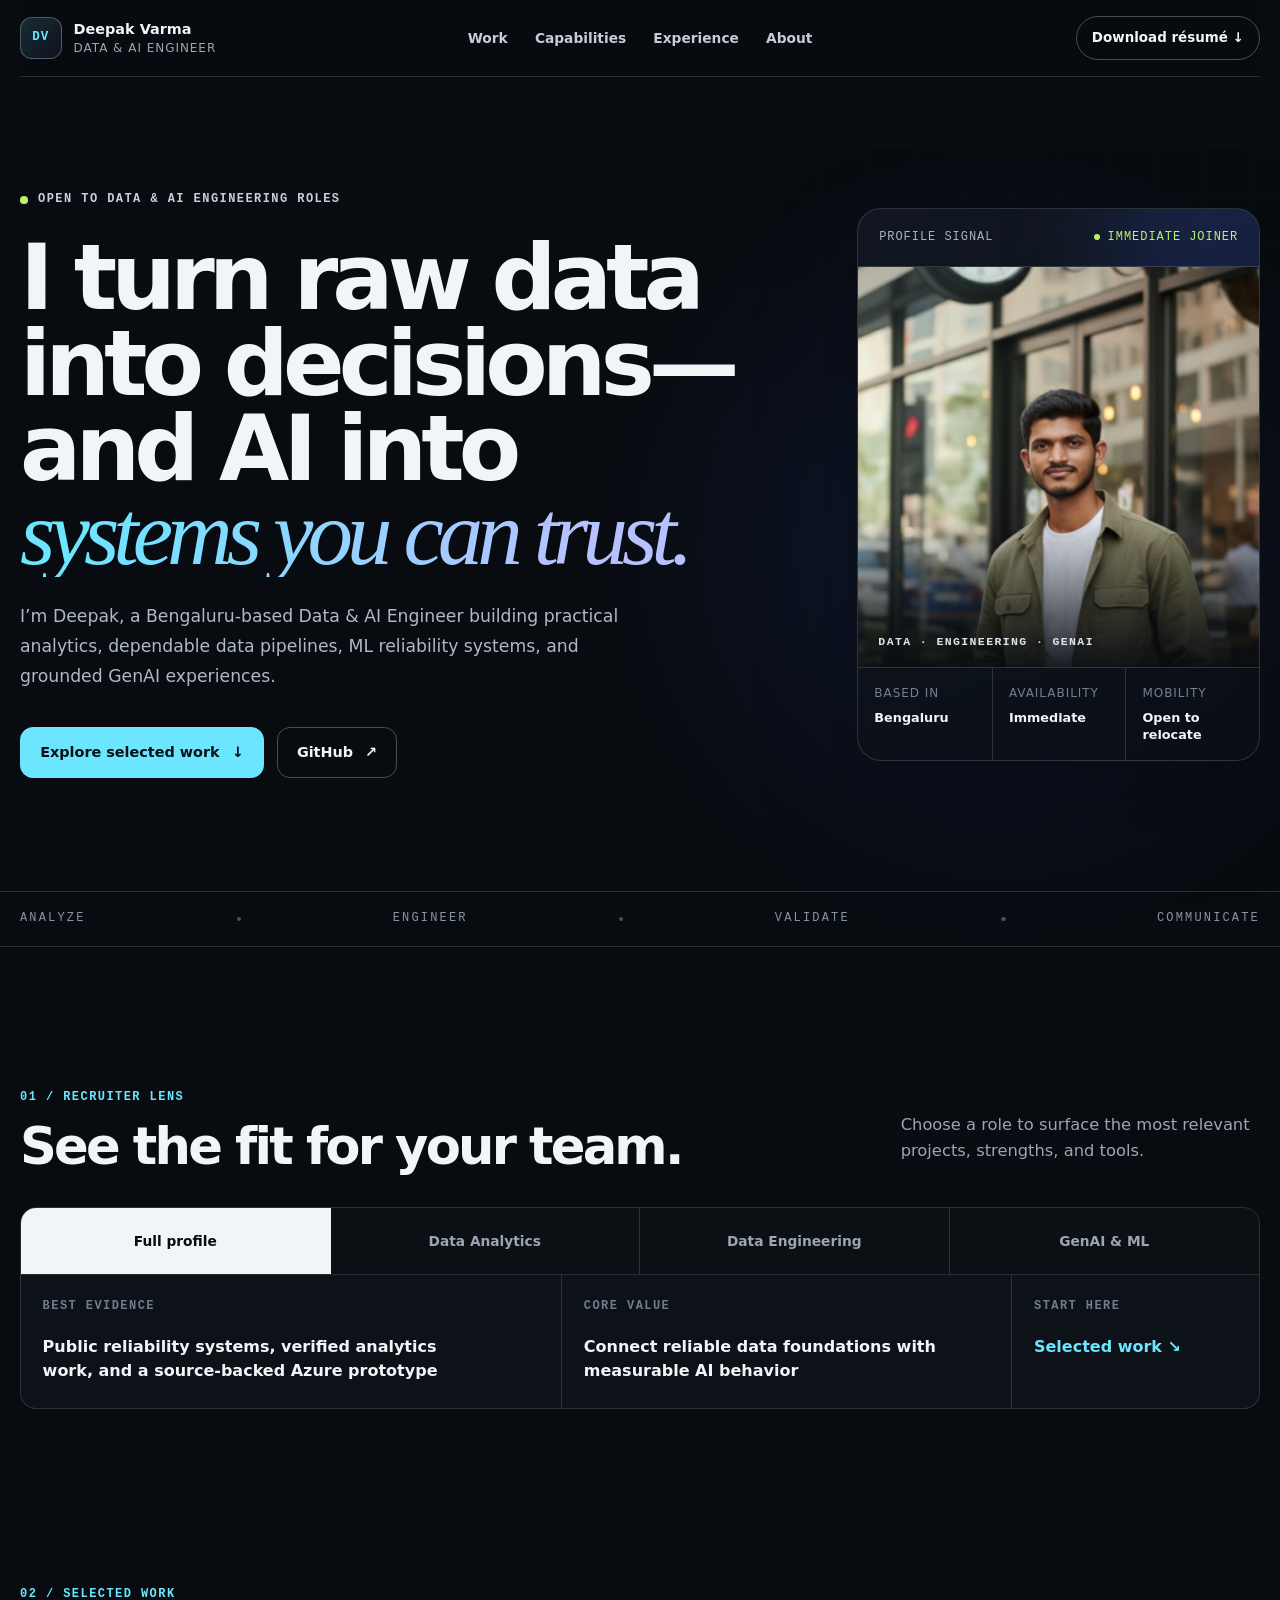
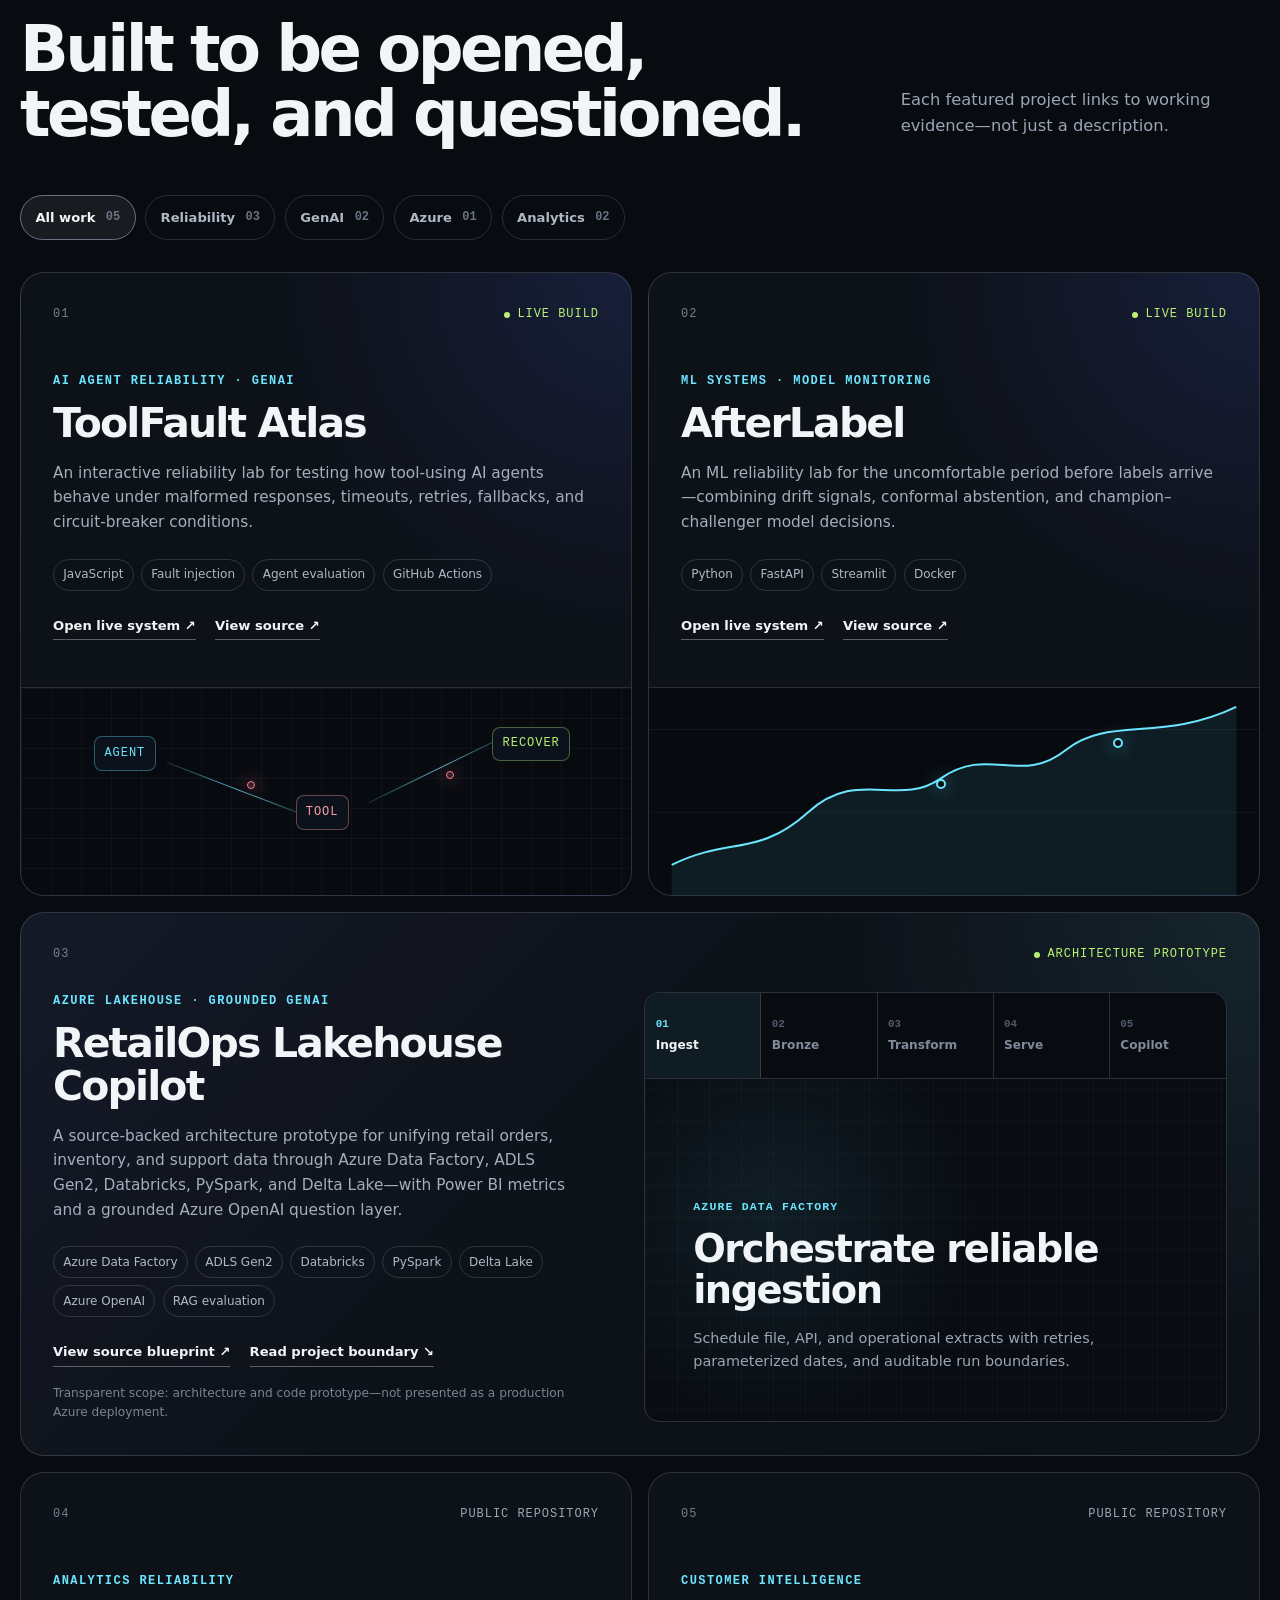
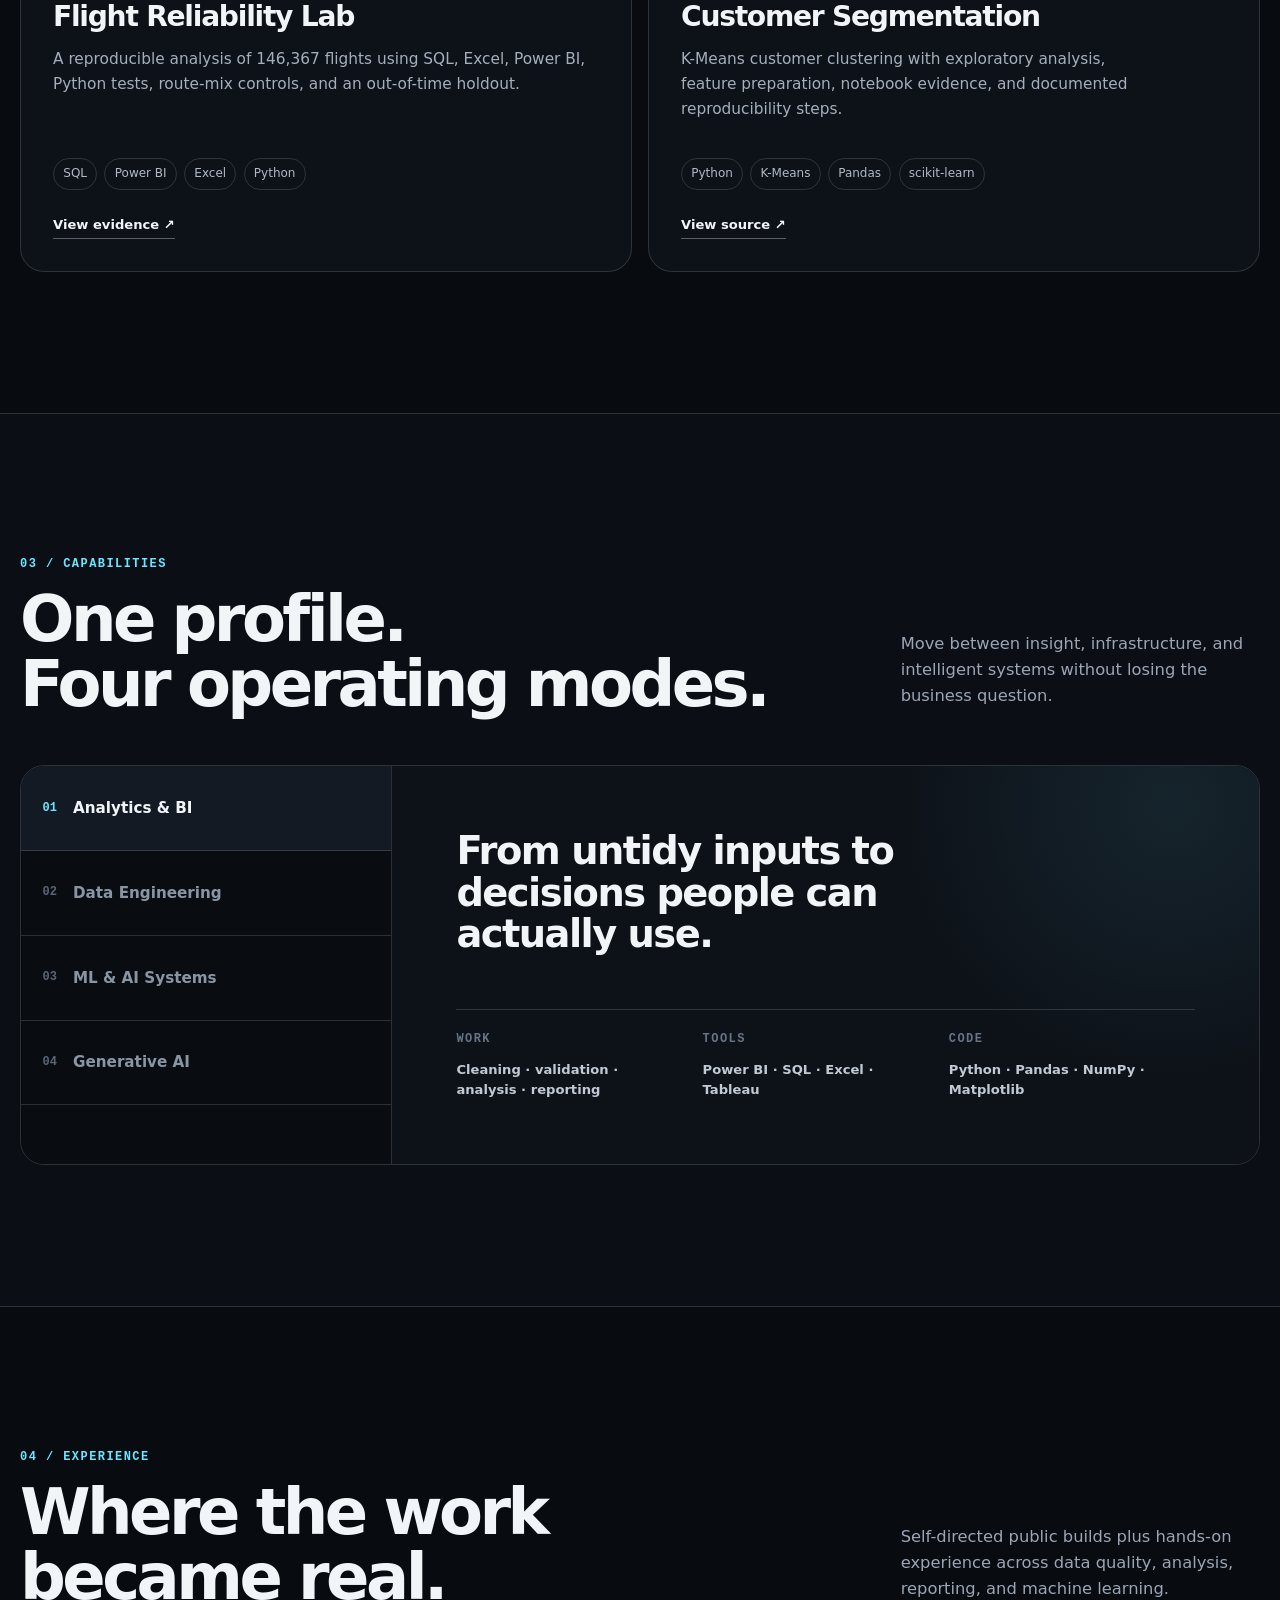
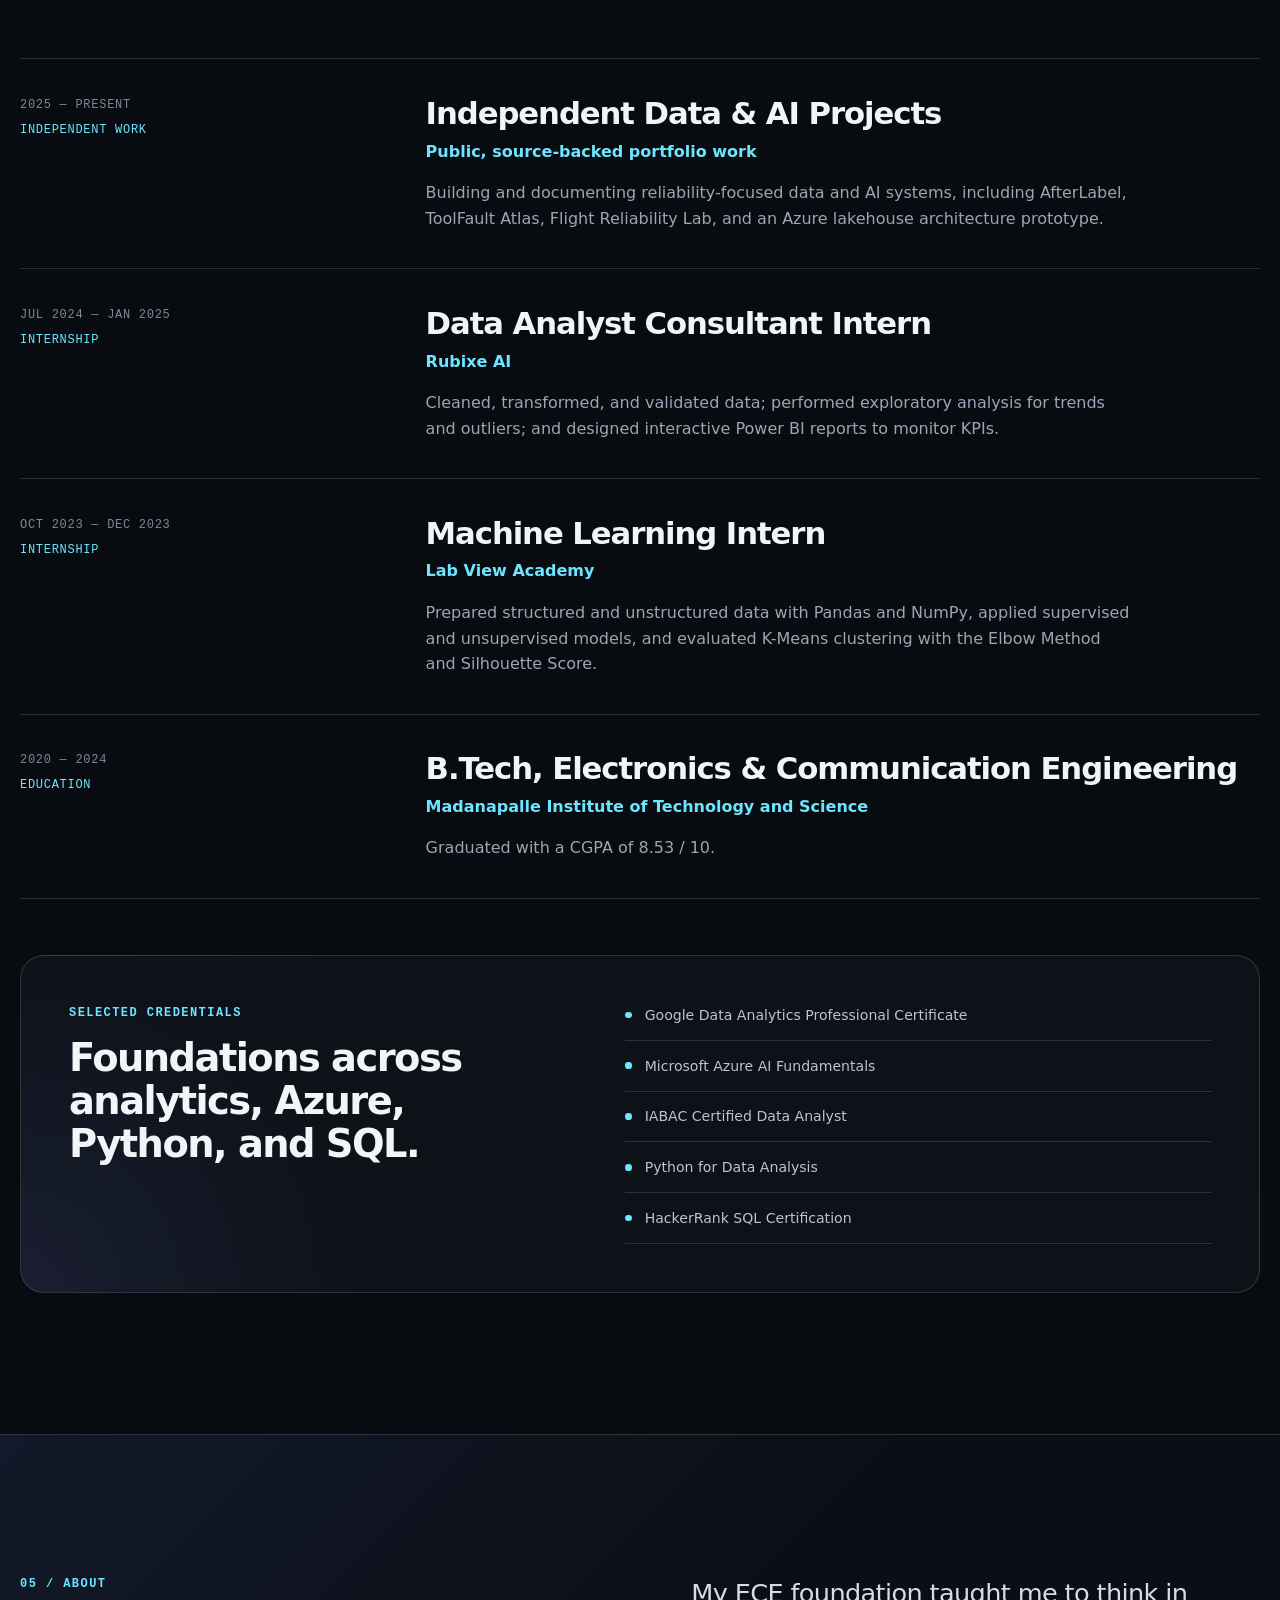
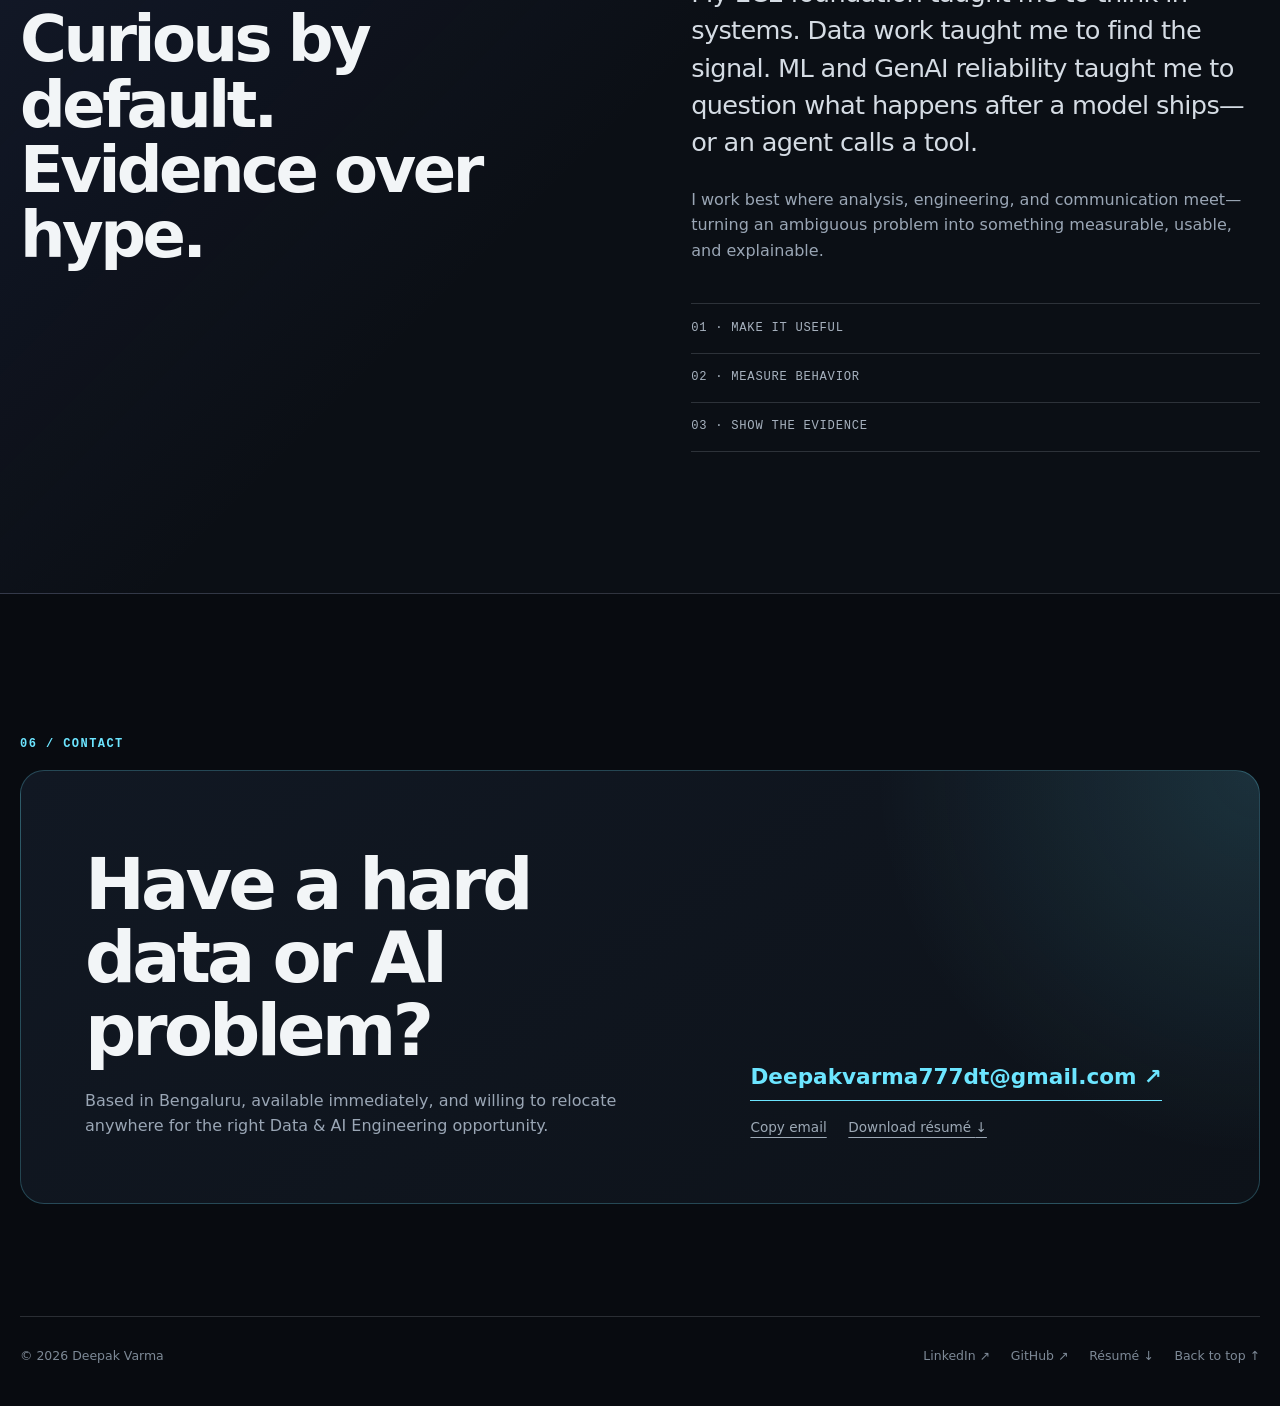
==== commit db7c1a3b: "Update portfolio contact email" ====
--- a/index.html
+++ b/index.html
@@ -40,7 +40,7 @@
         "jobTitle": "Data & AI Engineer",
         "url": "https://deepak5039.github.io/my-portfolio/",
         "image": "https://deepak5039.github.io/my-portfolio/assets/deepak-varma.jpg",
-        "email": "mailto:Deepakvarma0621@gmail.com",
+        "email": "mailto:Deepakvarma777dt@gmail.com",
         "address": {
           "@type": "PostalAddress",
           "addressLocality": "Bengaluru",
@@ -475,9 +475,9 @@
             <p>Based in Bengaluru, available immediately, and willing to relocate anywhere for the right Data &amp; AI Engineering opportunity.</p>
           </div>
           <div class="contact-actions">
-            <a class="contact-email" href="mailto:Deepakvarma0621@gmail.com">Deepakvarma0621@gmail.com <span aria-hidden="true">↗</span></a>
+            <a class="contact-email" href="mailto:Deepakvarma777dt@gmail.com">Deepakvarma777dt@gmail.com <span aria-hidden="true">↗</span></a>
             <div class="contact-secondary-links">
-              <button type="button" class="copy-button" id="copy-email" data-email="Deepakvarma0621@gmail.com">Copy email</button>
+              <button type="button" class="copy-button" id="copy-email" data-email="Deepakvarma777dt@gmail.com">Copy email</button>
               <a href="./Deepak-Varma-Resume.pdf" download>Download résumé <span aria-hidden="true">↓</span></a>
             </div>
           </div>
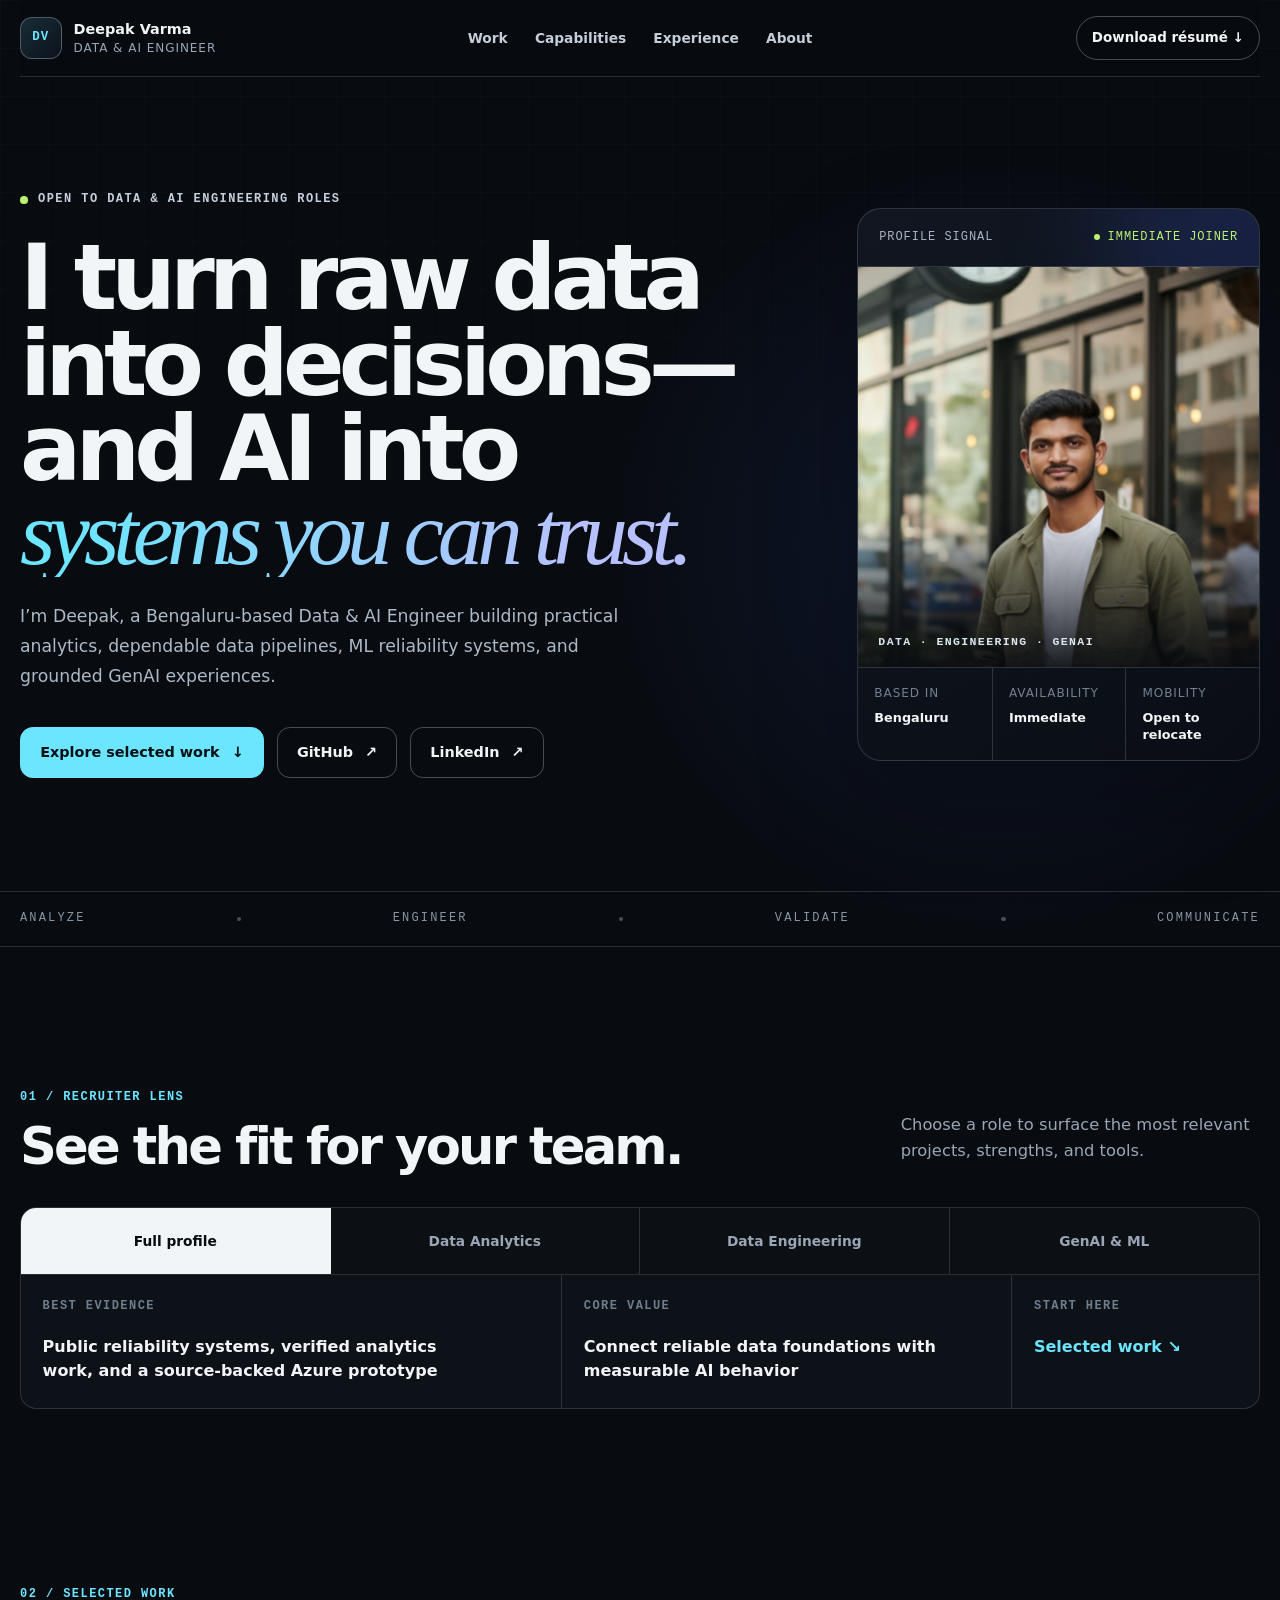
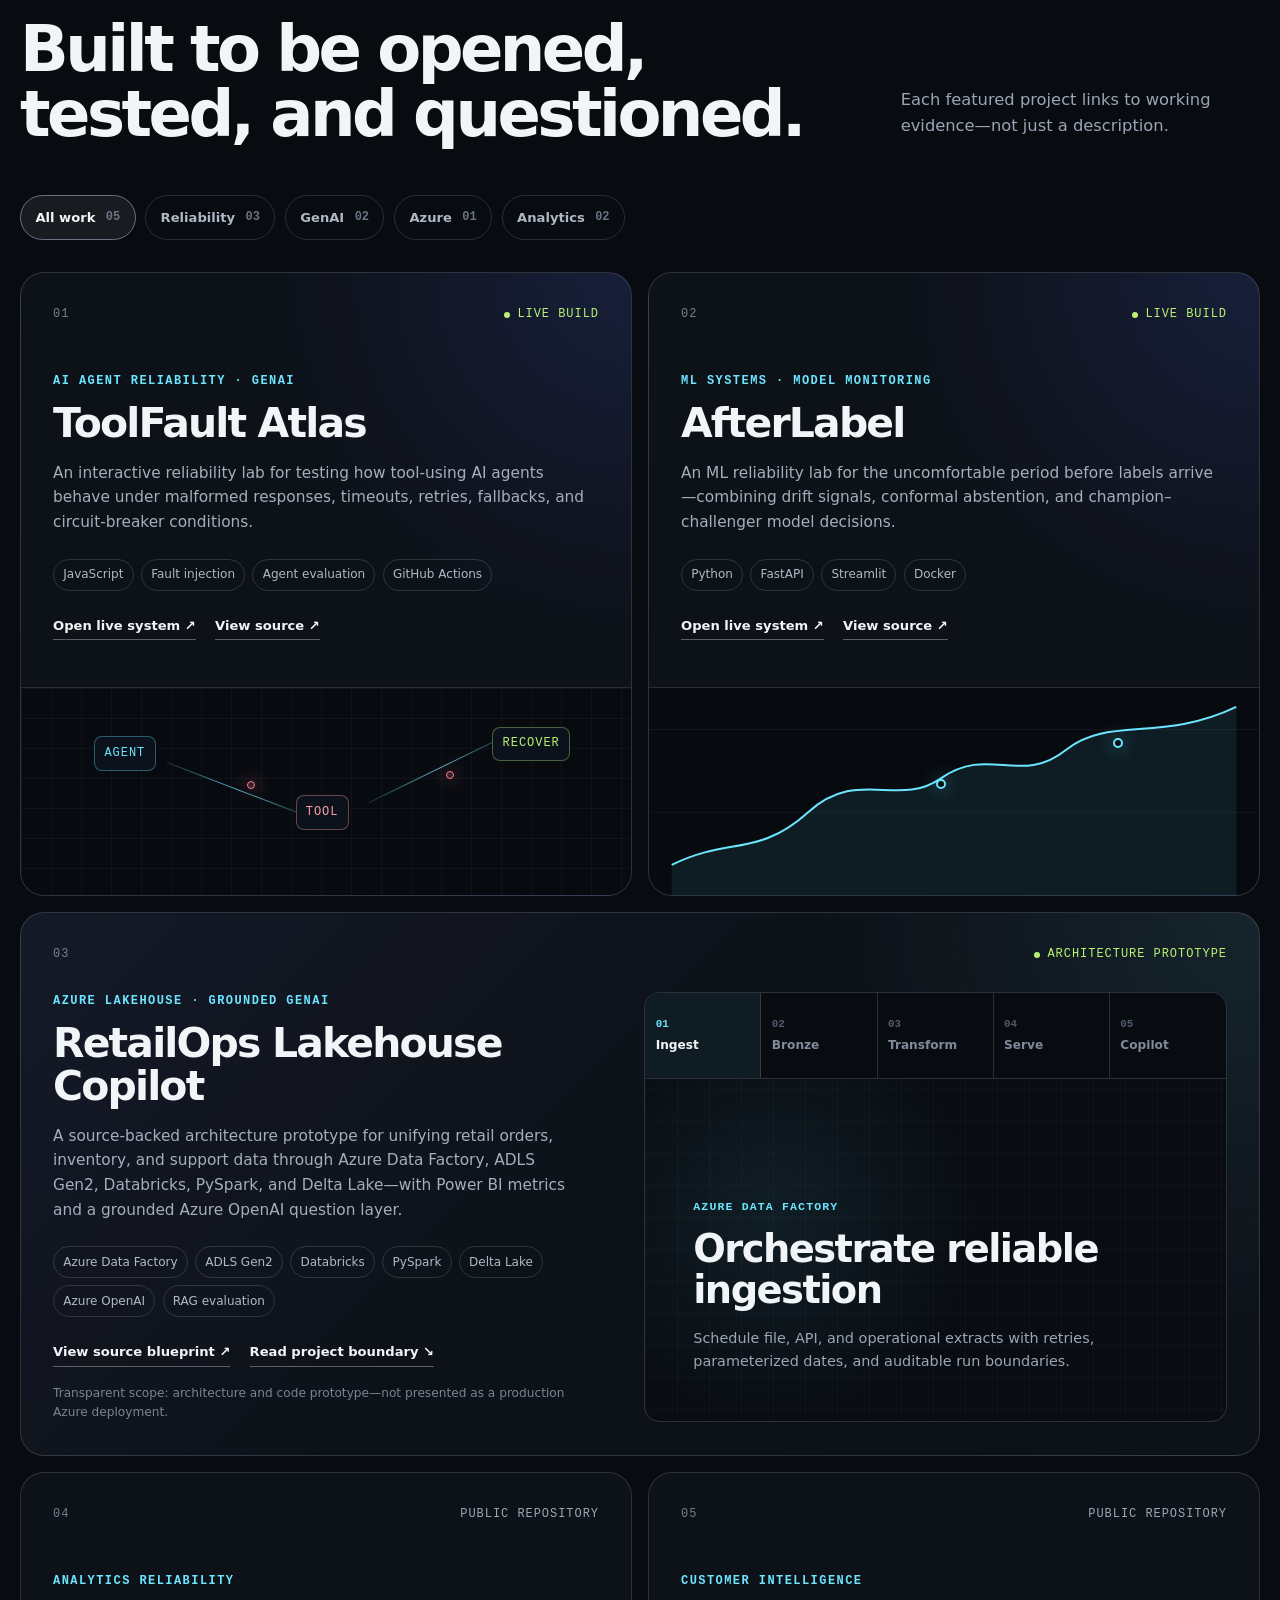
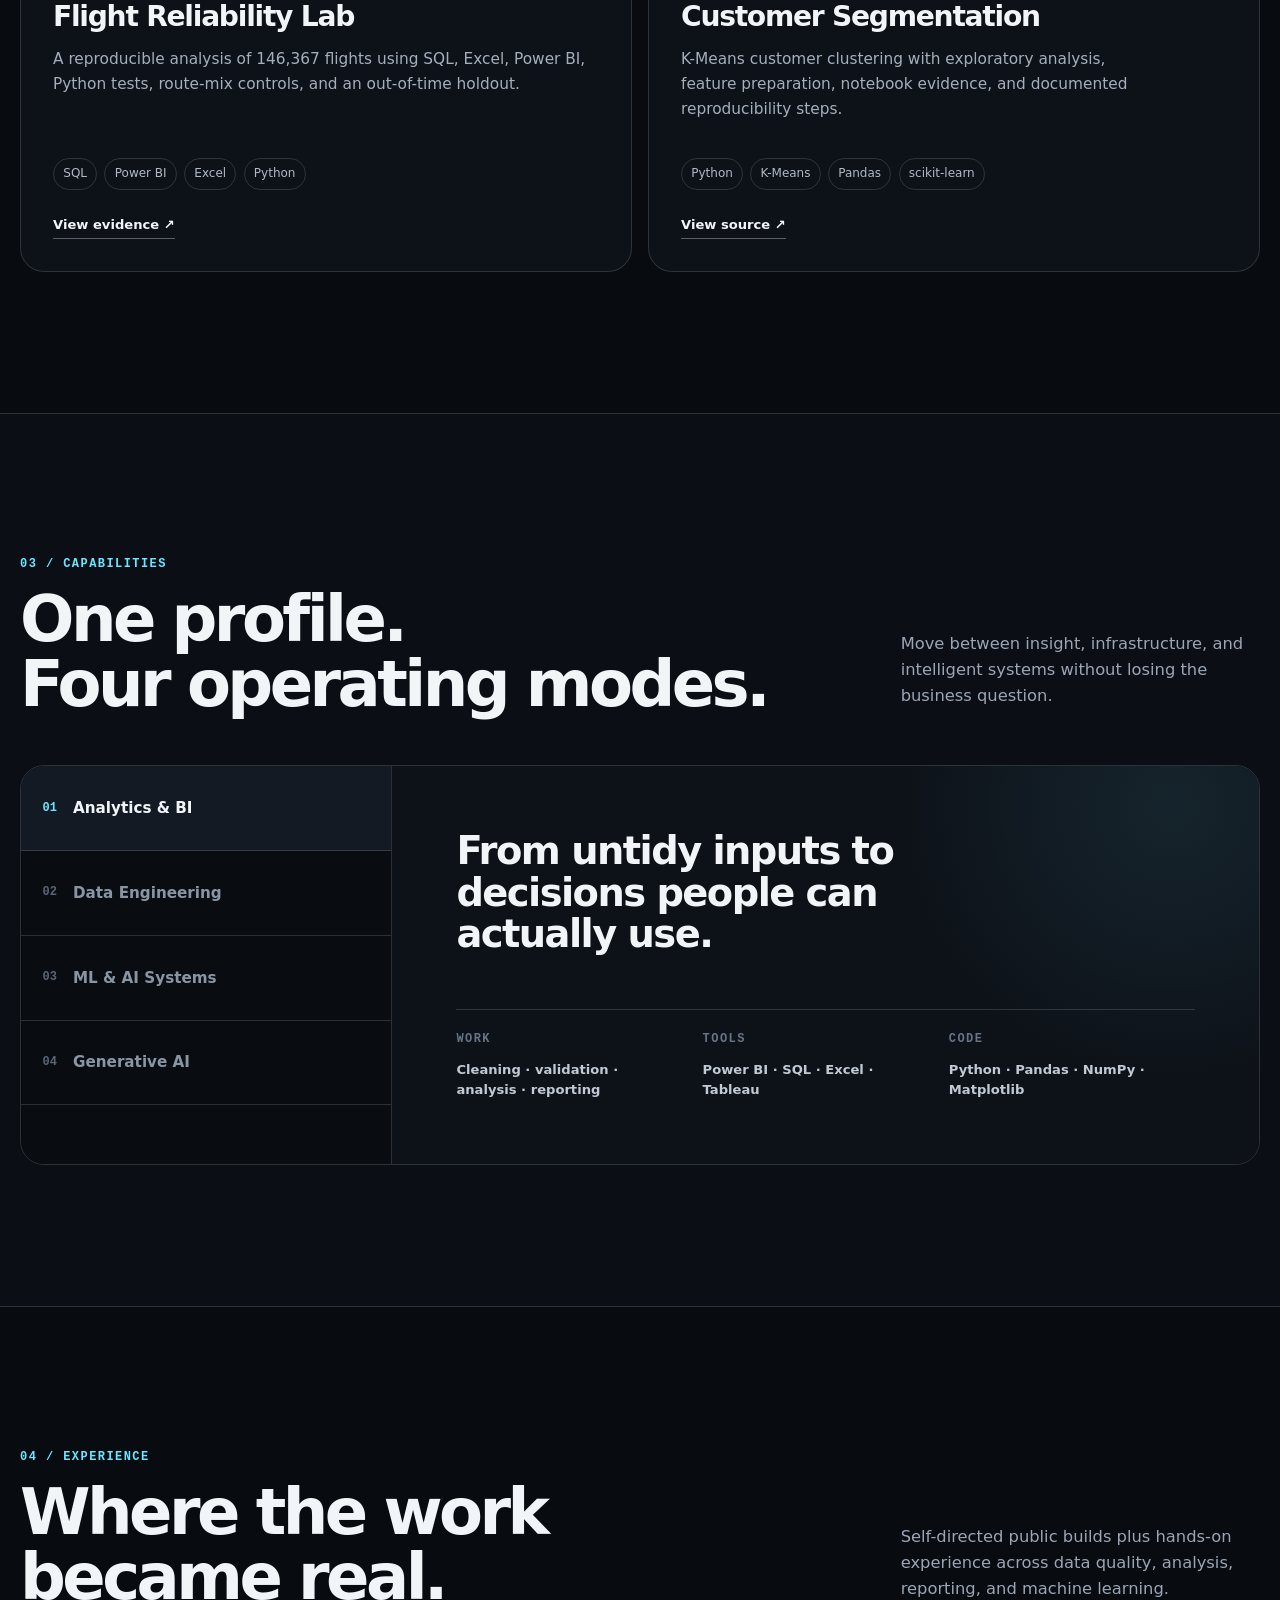
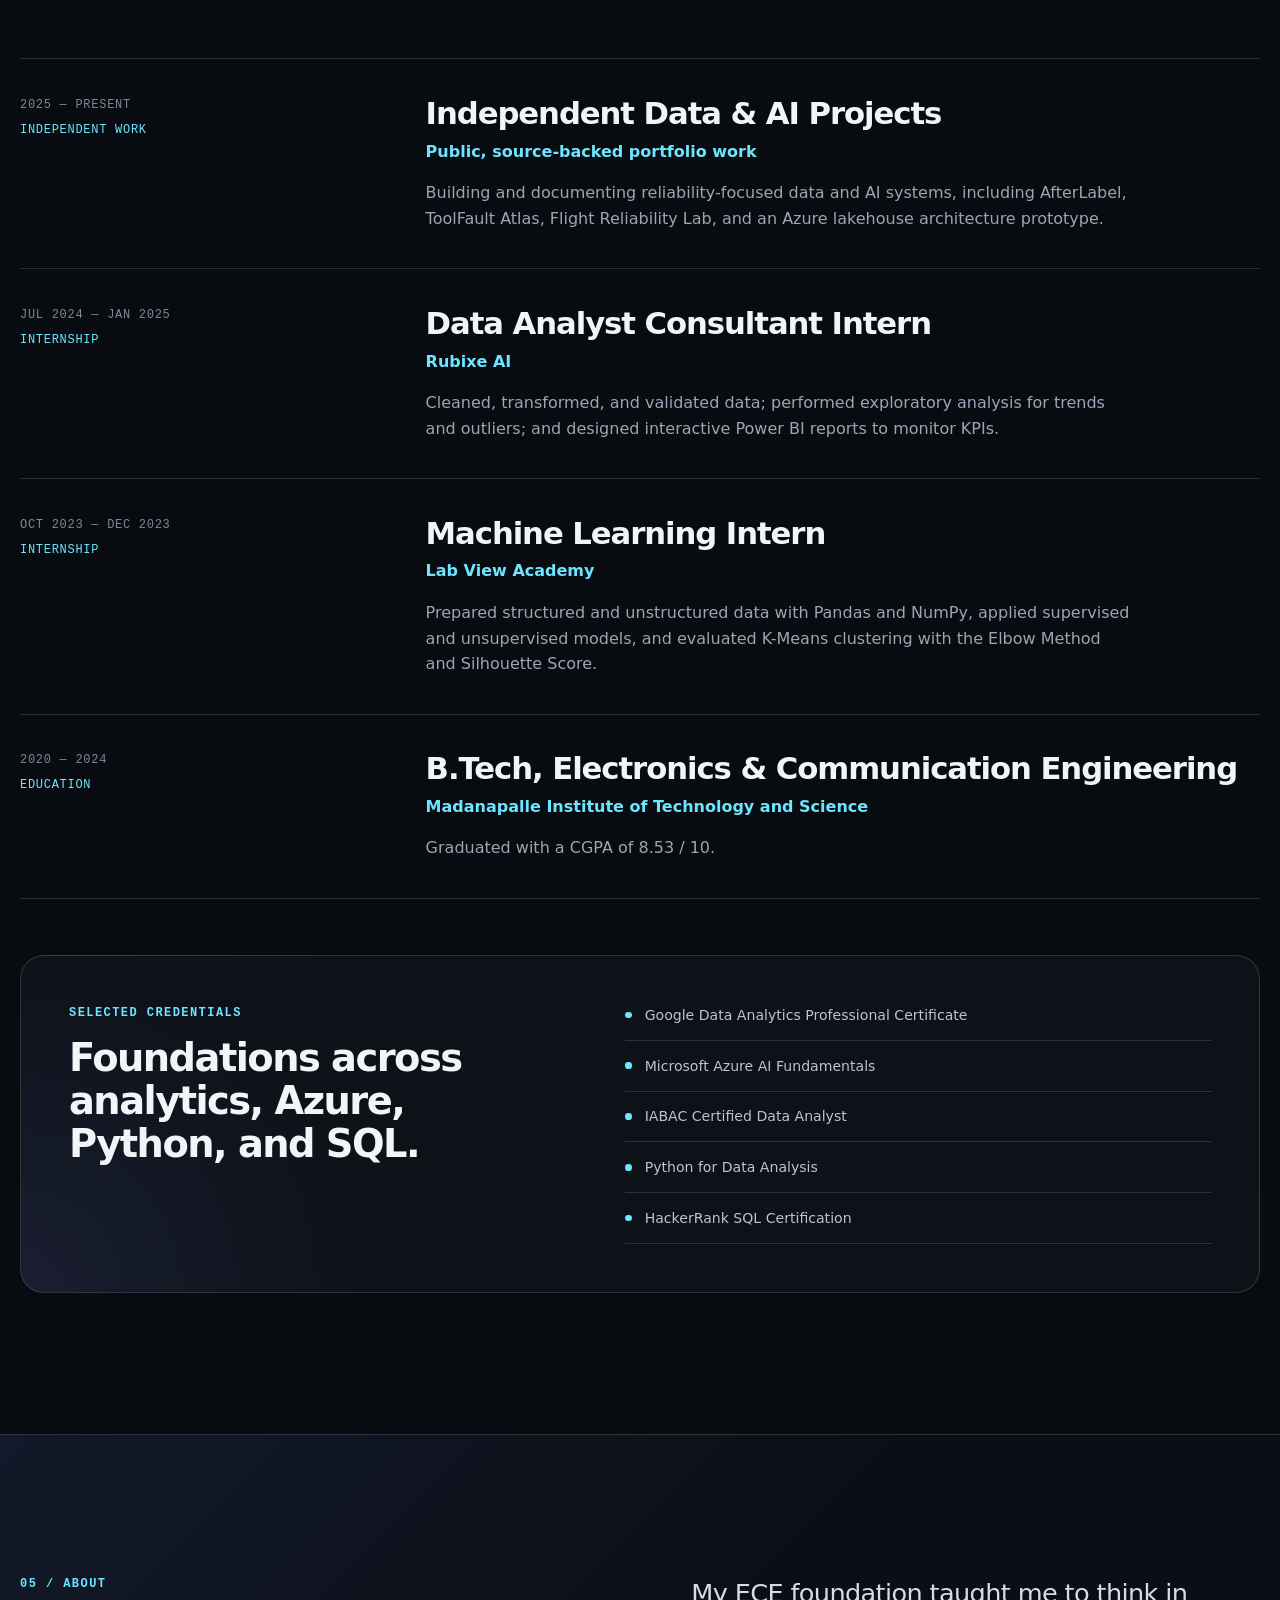
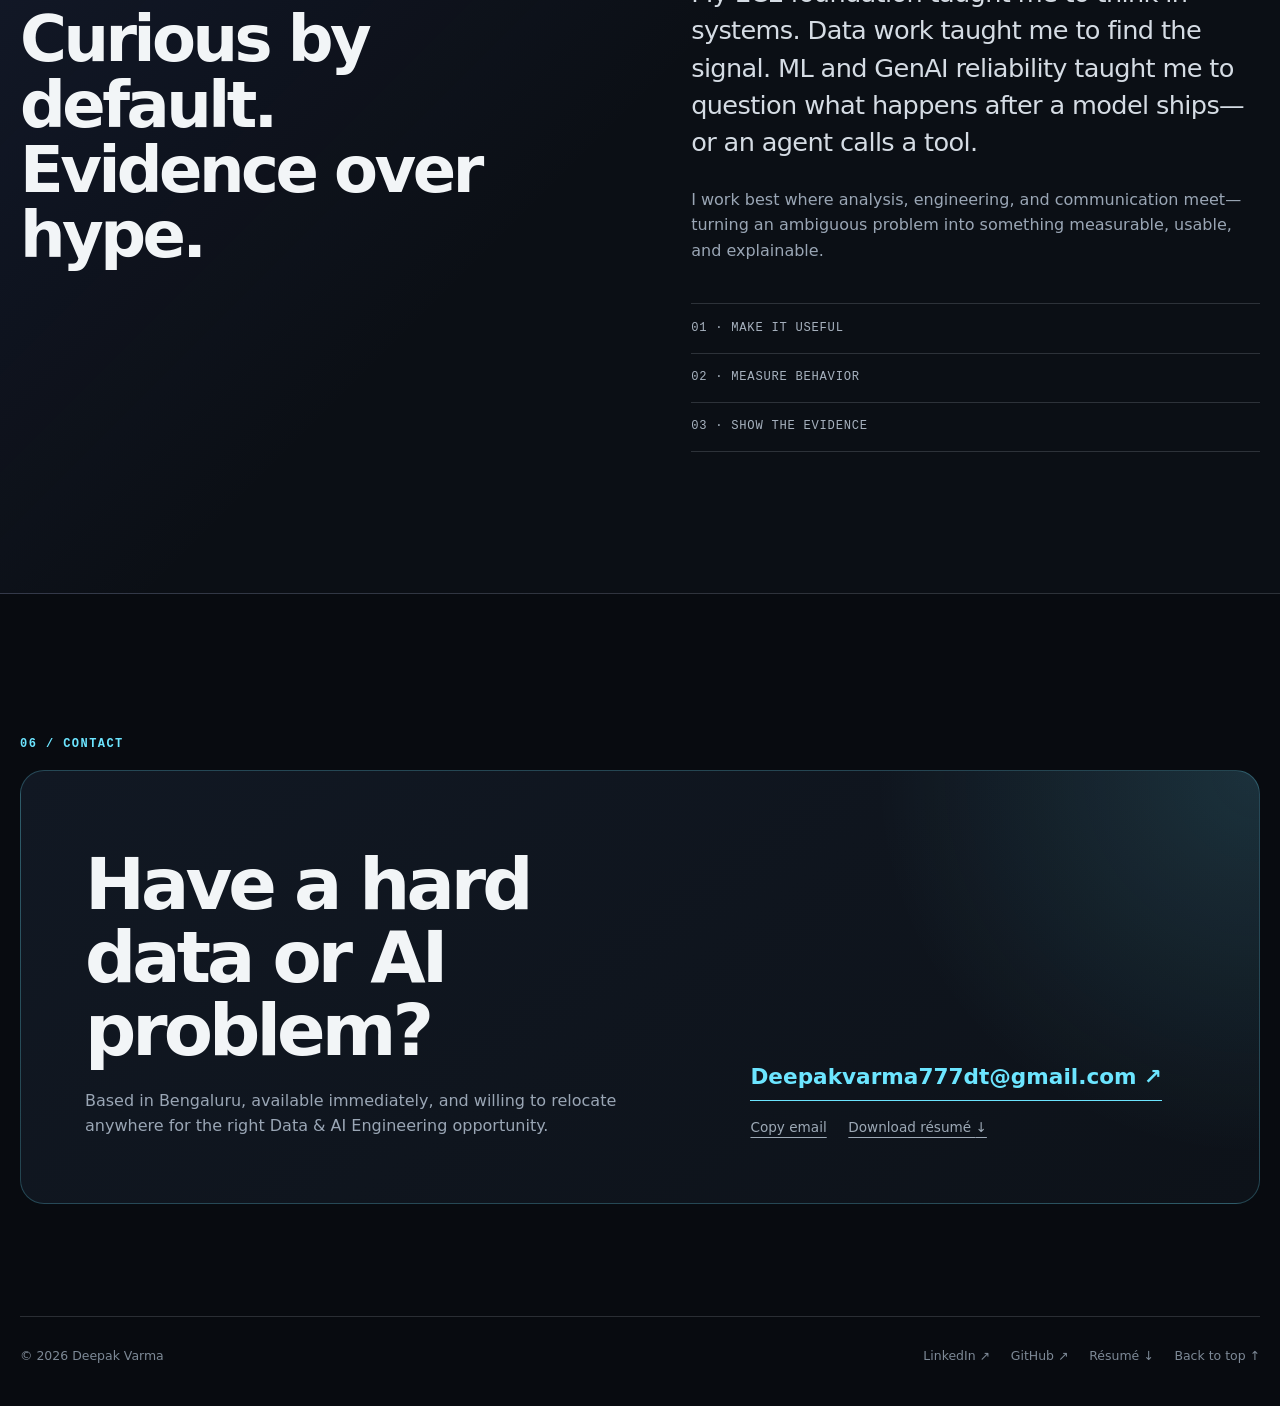
==== commit bccade65: "Restore LinkedIn hero button" ====
--- a/index.html
+++ b/index.html
@@ -89,6 +89,7 @@
           <div class="hero-actions">
             <a class="button button-primary" href="#work">Explore selected work <span aria-hidden="true">↓</span></a>
             <a class="button button-secondary" href="https://github.com/Deepak5039" target="_blank" rel="noreferrer">GitHub <span aria-hidden="true">↗</span></a>
+            <a class="button button-secondary" href="https://www.linkedin.com/in/cdeepakvarma/" target="_blank" rel="noreferrer">LinkedIn <span aria-hidden="true">↗</span></a>
           </div>
         </div>
 
